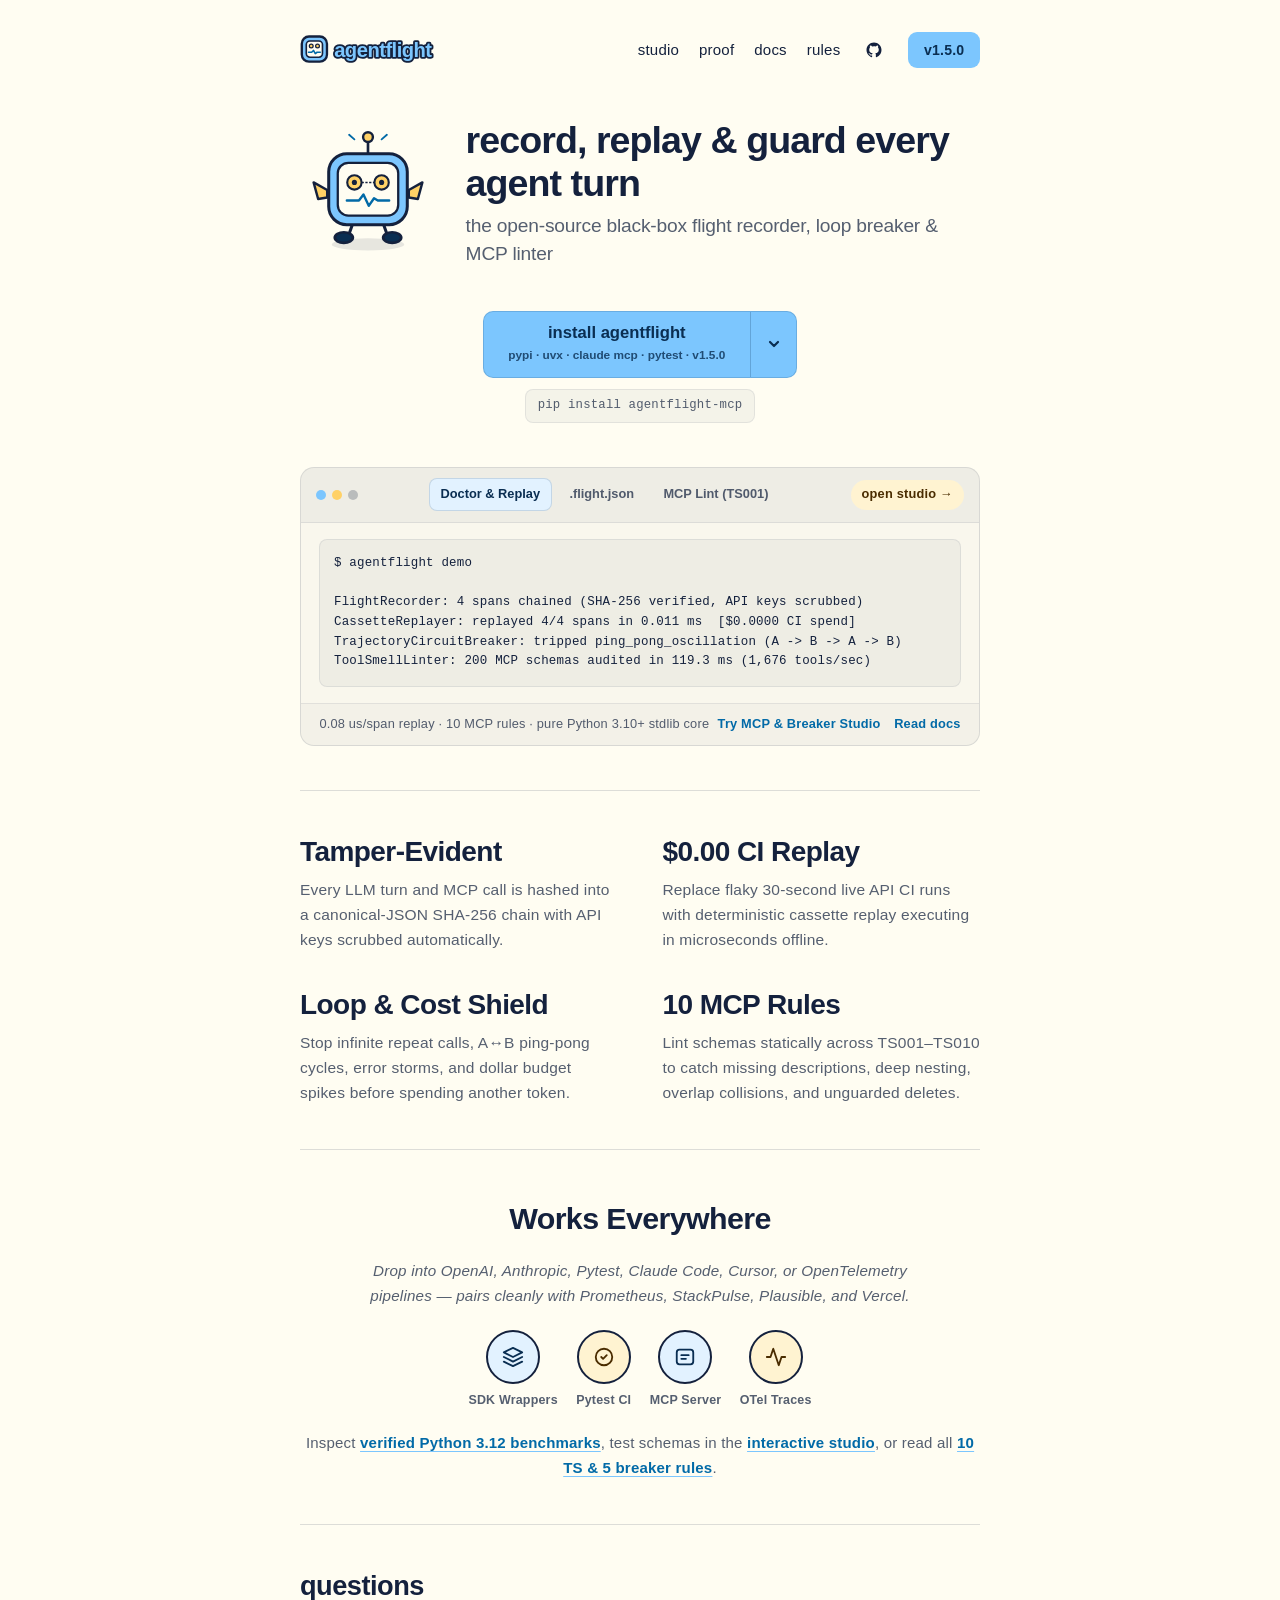
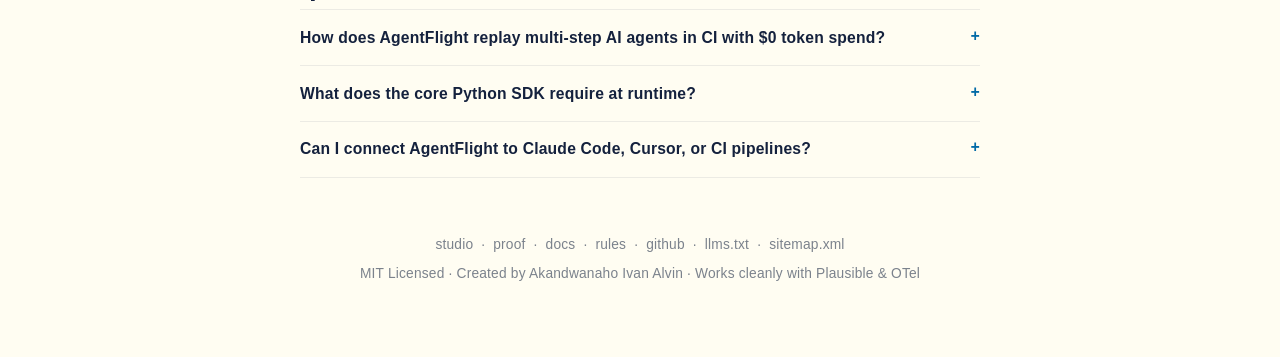
==== website/index.html @ 7e09fa5d "feat(website,docs): launch Handy-style avionics website, interactive studio & v1.5.0 docs" ====
<!doctype html>
<html lang="en">
  <head>
    <meta charset="utf-8" />
    <meta name="viewport" content="width=device-width, initial-scale=1.0" />
    <title>AgentFlight — AI Agent Flight Recorder, Replay &amp; MCP Linter</title>
    <meta
      name="description"
      content="Record tamper-evident SHA-256 agent cassettes, replay multi-step runs in 0.08 microseconds at $0 spend, trip runaway loops, and lint 10 MCP tool smells."
    />
    <meta
      name="keywords"
      content="AgentFlight, AI agent flight recorder, deterministic trajectory replay, MCP tool-smell linter, loop circuit breaker, SHA-256 cassette, pytest AI testing"
    />
    <meta name="author" content="Akandwanaho Ivan Alvin" />
    <meta name="robots" content="index, follow" />
    <meta name="theme-color" content="#fffdf2" />
    <link rel="canonical" href="https://codesphere-u.github.io/agentflight/" />
    <link rel="icon" type="image/svg+xml" href="./favicon.svg?v=1.5.0" />
    <link rel="manifest" href="./manifest.webmanifest" />

    <meta property="og:type" content="website" />
    <meta property="og:url" content="https://codesphere-u.github.io/agentflight/" />
    <meta property="og:site_name" content="AgentFlight" />
    <meta property="og:title" content="AgentFlight — AI Agent Flight Recorder, Replay &amp; MCP Linter" />
    <meta
      property="og:description"
      content="0.08 us deterministic replay, automatic secret redaction, runaway loop circuit breaking, and 10 MCP ergonomics rules in pure Python stdlib."
    />
    <meta property="og:image" content="https://codesphere-u.github.io/agentflight/og-image.svg" />
    <meta property="og:image:width" content="1200" />
    <meta property="og:image:height" content="630" />
    <meta property="og:image:alt" content="AgentFlight sky-blue and black-box amber social card showing 100 Grade A+ score" />

    <meta name="twitter:card" content="summary_large_image" />
    <meta name="twitter:title" content="AgentFlight — AI Agent Flight Recorder, Replay &amp; MCP Linter" />
    <meta
      name="twitter:description"
      content="VCR flight recorder for AI agents: SHA-256 cassettes, $0.00 CI replay, loop circuit breaker &amp; 10-rule MCP tool linter."
    />
    <meta name="twitter:image" content="https://codesphere-u.github.io/agentflight/og-image.svg" />

    <style>
      [hidden] { display: none !important; }
      .brand-wordmark-svg { height: 36px; width: 196px; display: block; }
    </style>
    <link rel="stylesheet" href="./styles.css?v=1.5.0" />

    <script type="application/ld+json">
      {
        "@context": "https://schema.org",
        "@graph": [
          {
            "@type": "Organization",
            "@id": "https://codesphere-u.github.io/agentflight/#org",
            "name": "AgentFlight",
            "url": "https://codesphere-u.github.io/agentflight/",
            "founder": {
              "@type": "Person",
              "name": "Akandwanaho Ivan Alvin",
              "url": "https://alvin.codesphereug.com/"
            },
            "sameAs": [
              "https://github.com/codesphere-u/agentflight",
              "https://pypi.org/project/agentflight-mcp/"
            ]
          },
          {
            "@type": "WebSite",
            "@id": "https://codesphere-u.github.io/agentflight/#website",
            "url": "https://codesphere-u.github.io/agentflight/",
            "name": "AgentFlight",
            "publisher": {
              "@id": "https://codesphere-u.github.io/agentflight/#org"
            }
          },
          {
            "@type": "SoftwareApplication",
            "@id": "https://codesphere-u.github.io/agentflight/#software",
            "name": "AgentFlight",
            "applicationCategory": "DeveloperApplication",
            "operatingSystem": "macOS, Linux, Windows",
            "softwareVersion": "1.5.0",
            "license": "https://opensource.org/licenses/MIT",
            "url": "https://codesphere-u.github.io/agentflight/",
            "downloadUrl": "https://pypi.org/project/agentflight-mcp/",
            "description": "AI Agent Black-Box Flight Recorder, 0.08 us Deterministic Trajectory Replay, Differential Regression Detector, Loop/Cost Circuit Breaker & 10-Rule MCP Tool-Smell Linter.",
            "publisher": {
              "@id": "https://codesphere-u.github.io/agentflight/#org"
            },
            "offers": {
              "@type": "Offer",
              "price": "0",
              "priceCurrency": "USD"
            }
          },
          {
            "@type": "FAQPage",
            "mainEntity": [
              {
                "@type": "Question",
                "name": "How does AgentFlight replay multi-step AI agents in CI with $0 token spend?",
                "acceptedAnswer": {
                  "@type": "Answer",
                  "text": "FlightRecorder captures every LLM turn, streaming delta, and MCP tool call into a canonical-JSON SHA-256 hash chain (.flight.json or .flight.jsonl) with secrets automatically scrubbed. CassetteReplayer and the built-in pytest plugin stub matching tool calls locally in 0.08 to 2.8 microseconds and raise TrajectoryDivergenceError when arguments drift."
                }
              },
              {
                "@type": "Question",
                "name": "What does the core Python SDK require at runtime?",
                "acceptedAnswer": {
                  "@type": "Answer",
                  "text": "The core AgentFlight recording, replay, circuit-breaker, diffing, OpenTelemetry export, redaction, and MCP linter engine under src/agentflight runs on pure Python 3.10+ standard library with zero external runtime dependencies."
                }
              },
              {
                "@type": "Question",
                "name": "Can I connect AgentFlight to Claude Code, Cursor, or CI pipelines?",
                "acceptedAnswer": {
                  "@type": "Answer",
                  "text": "Yes. Run agentflight serve-mcp locally via uvx, connect directly to the public Streamable HTTP endpoint at https://agentflight-tau.vercel.app/mcp, or gate pull requests using agentflight ci and pytest --flight-mode=replay."
                }
              }
            ]
          }
        ]
      }
    </script>
  </head>
  <body data-analytics="plausible">
    <div class="page-col">
      <header class="site-header">
        <a class="brand-link" href="./" aria-label="AgentFlight home">
          <svg class="brand-wordmark-svg" width="196" height="36" viewBox="0 0 218 40" fill="none" role="img" aria-label="agentflight">
            <rect x="2" y="5" width="28" height="28" rx="8" fill="#7cc6fe" stroke="#14213d" stroke-width="2.6" />
            <rect x="7" y="10" width="18" height="18" rx="4" fill="#fffdf2" stroke="#14213d" stroke-width="1.8" />
            <circle cx="12.5" cy="15.5" r="2.1" fill="#ffd166" stroke="#14213d" stroke-width="1.4" />
            <circle cx="19.5" cy="15.5" r="2.1" fill="#ffd166" stroke="#14213d" stroke-width="1.4" />
            <path d="M9.5 22.5H13L15 20.5L17 24L19 22.5H22.5" stroke="#026aa7" stroke-width="1.8" stroke-linecap="round" stroke-linejoin="round" />
            <text x="38" y="28" font-family="-apple-system, BlinkMacSystemFont, 'Segoe UI', Roboto, sans-serif" font-size="22.5" font-weight="800" letter-spacing="-0.6" fill="none" stroke="#14213d" stroke-width="4" stroke-linejoin="round">agentflight</text>
            <text x="38" y="28" font-family="-apple-system, BlinkMacSystemFont, 'Segoe UI', Roboto, sans-serif" font-size="22.5" font-weight="800" letter-spacing="-0.6" fill="#7cc6fe">agentflight</text>
          </svg>
        </a>

        <nav class="header-nav" aria-label="Primary navigation">
          <a href="./studio.html">studio</a>
          <a href="./proof.html">proof</a>
          <a href="./docs.html">docs</a>
          <a href="./rules.html">rules</a>
          <a
            class="icon-link"
            href="https://github.com/codesphere-u/agentflight"
            target="_blank"
            rel="noopener noreferrer"
            aria-label="AgentFlight on GitHub"
          >
            <svg width="18" height="18" viewBox="0 0 24 24" fill="currentColor" aria-hidden="true">
              <path
                d="M12 2C6.477 2 2 6.484 2 12.017c0 4.425 2.865 8.18 6.839 9.504.5.092.682-.217.682-.483 0-.237-.008-.868-.013-1.703-2.782.605-3.369-1.343-3.369-1.343-.454-1.158-1.11-1.466-1.11-1.466-.908-.62.069-.608.069-.608 1.003.07 1.53 1.032 1.53 1.032.892 1.53 2.341 1.088 2.91.832.092-.647.35-1.088.636-1.338-2.22-.253-4.555-1.113-4.555-4.951 0-1.093.39-1.988 1.029-2.688-.103-.253-.446-1.272.098-2.65 0 0 .84-.27 2.75 1.026A9.564 9.564 0 0112 6.844c.85.004 1.705.115 2.504.337 1.909-1.296 2.747-1.027 2.747-1.027.546 1.379.202 2.398.1 2.651.64.7 1.028 1.595 1.028 2.688 0 3.848-2.339 4.695-4.566 4.943.359.309.678.92.678 1.855 0 1.338-.012 2.419-.012 2.747 0 .268.18.58.688.482A10.019 10.019 0 0022 12.017C22 6.484 17.522 2 12 2z"
              />
            </svg>
          </a>
          <a
            class="nav-pill"
            href="https://github.com/codesphere-u/agentflight/releases"
            target="_blank"
            rel="noopener noreferrer"
          >
            v1.5.0
          </a>
        </nav>
      </header>

      <main>
        <section class="hero-duo" aria-labelledby="hero-title">
          <div class="mascot-wrap">
            <!-- Original AgentFlight Black-Box Flight Recorder & Radar Mascot in Sky Blue & Amber -->
            <svg
              width="136"
              height="136"
              viewBox="0 0 180 180"
              fill="none"
              role="img"
              aria-label="AgentFlight black-box flight recorder mascot with amber cassette reels and avionics telemetry oscilloscope"
            >
              <ellipse cx="90" cy="158" rx="48" ry="8" fill="#14213d" fill-opacity="0.1" />
              <path d="M70 130L64 147" stroke="#14213d" stroke-width="4" stroke-linecap="round" />
              <ellipse cx="58" cy="149" rx="12" ry="7" fill="#0a2e52" stroke="#14213d" stroke-width="3.5" />
              <path d="M110 130L116 147" stroke="#14213d" stroke-width="4" stroke-linecap="round" />
              <ellipse cx="122" cy="149" rx="12" ry="7" fill="#0a2e52" stroke="#14213d" stroke-width="3.5" />

              <!-- Radar beacon antenna -->
              <path d="M90 36V20" stroke="#14213d" stroke-width="3.5" stroke-linecap="round" />
              <circle cx="90" cy="16" r="6.5" fill="#ffd166" stroke="#14213d" stroke-width="3.2" />
              <path d="M72 19L65 13M108 19L115 13" stroke="#026aa7" stroke-width="2.5" stroke-linecap="round" />

              <!-- Left & Right aero wings -->
              <path d="M36 86L18 76L24 98L36 96Z" fill="#ffd166" stroke="#14213d" stroke-width="3.2" stroke-linejoin="round" />
              <path d="M144 86L162 76L156 98L144 96Z" fill="#ffd166" stroke="#14213d" stroke-width="3.2" stroke-linejoin="round" />

              <!-- Black-box recorder chassis -->
              <rect x="38" y="38" width="104" height="94" rx="24" fill="#7cc6fe" stroke="#14213d" stroke-width="4" />
              <rect x="50" y="50" width="80" height="70" rx="14" fill="#fffdf2" stroke="#14213d" stroke-width="3" />

              <!-- Cassette spools / friendly eyes -->
              <circle cx="72" cy="76" r="9.5" fill="#ffd166" stroke="#14213d" stroke-width="2.8" />
              <circle cx="72" cy="76" r="3.4" fill="#14213d" />
              <circle cx="108" cy="76" r="9.5" fill="#ffd166" stroke="#14213d" stroke-width="2.8" />
              <circle cx="108" cy="76" r="3.4" fill="#14213d" />

              <!-- Tape bridge + flight waveform smile -->
              <line x1="81.5" y1="76" x2="98.5" y2="76" stroke="#14213d" stroke-width="2" stroke-dasharray="3 2" />
              <path d="M62 100H78L84 92L91 107L98 97L103 100H118" stroke="#026aa7" stroke-width="3.2" stroke-linecap="round" stroke-linejoin="round" />
            </svg>
          </div>

          <div class="hero-copy">
            <h1 id="hero-title">record, replay &amp; guard every agent turn</h1>
            <p class="hero-sub">
              the open-source black-box flight recorder, loop breaker &amp; MCP linter
            </p>
          </div>
        </section>

        <section class="cta-area" aria-label="Install AgentFlight">
          <div class="split-btn-group">
            <button type="button" class="split-main" id="cta-main-btn">
              <strong>install agentflight</strong>
              <span id="hero-cmd-sub">pypi · uvx · claude mcp · pytest · v1.5.0</span>
            </button>
            <button
              type="button"
              class="split-caret"
              id="cta-caret-btn"
              aria-expanded="false"
              aria-controls="cta-popover"
              aria-label="Choose runtime target"
            >
              <svg width="16" height="16" viewBox="0 0 16 16" fill="none" aria-hidden="true">
                <path
                  d="M4 6L8 10L12 6"
                  stroke="currentColor"
                  stroke-width="2.2"
                  stroke-linecap="round"
                  stroke-linejoin="round"
                />
              </svg>
            </button>
          </div>

          <code class="cmd-caption" id="hero-cmd">pip install agentflight-mcp</code>

          <div class="cta-popover" id="cta-popover" role="region" aria-label="Installation options" hidden>
            <div class="pop-tabs" role="tablist" aria-label="Runtime mode">
              <button type="button" class="pop-tab active" role="tab" aria-selected="true" data-persona="pypi">
                PyPI (pip)
              </button>
              <button type="button" class="pop-tab" role="tab" aria-selected="false" data-persona="uvx">
                uvx Stdio
              </button>
              <button type="button" class="pop-tab" role="tab" aria-selected="false" data-persona="mcp">
                Claude MCP
              </button>
              <button type="button" class="pop-tab" role="tab" aria-selected="false" data-persona="pytest">
                Pytest CI
              </button>
            </div>

            <div class="pop-cmd">
              <code id="pop-cmd-code">pip install agentflight-mcp &amp;&amp; agentflight doctor</code>
              <button type="button" class="action-mini" id="pop-copy-btn">Copy</button>
            </div>
          </div>
        </section>

        <section class="preview-frame" aria-label="AgentFlight preview">
          <div class="frame-bar">
            <div class="dots" aria-hidden="true">
              <span></span><span></span><span></span>
            </div>
            <div class="frame-tabs" role="tablist" aria-label="Preview view">
              <button type="button" class="frame-tab active" role="tab" aria-selected="true" data-homeview="term">
                Doctor &amp; Replay
              </button>
              <button type="button" class="frame-tab" role="tab" aria-selected="false" data-homeview="cassette">
                .flight.json
              </button>
              <button type="button" class="frame-tab" role="tab" aria-selected="false" data-homeview="linter">
                MCP Lint (TS001)
              </button>
            </div>
            <a class="frame-open-link" href="./studio.html">open studio →</a>
          </div>

          <div class="preview-body">
            <pre class="code-block" id="home-preview-code">$ agentflight demo

FlightRecorder: 4 spans chained (SHA-256 verified, API keys scrubbed)
CassetteReplayer: replayed 4/4 spans in 0.011 ms  [$0.0000 CI spend]
TrajectoryCircuitBreaker: tripped ping_pong_oscillation (A -&gt; B -&gt; A -&gt; B)
ToolSmellLinter: 200 MCP schemas audited in 119.3 ms (1,676 tools/sec)</pre>
          </div>

          <div class="preview-foot">
            <span>0.08 us/span replay · 10 MCP rules · pure Python 3.10+ stdlib core</span>
            <div class="preview-foot-links">
              <a href="./studio.html">Try MCP &amp; Breaker Studio</a>
              <a href="./docs.html">Read docs</a>
            </div>
          </div>
        </section>

        <hr class="hairline" />

        <section class="editorial-grid" aria-label="Core principles">
          <div>
            <h2>Tamper-Evident</h2>
            <p>
              Every LLM turn and MCP call is hashed into a canonical-JSON SHA-256 chain with API keys scrubbed automatically.
            </p>
          </div>

          <div>
            <h2>$0.00 CI Replay</h2>
            <p>
              Replace flaky 30-second live API CI runs with deterministic cassette replay executing in microseconds offline.
            </p>
          </div>

          <div>
            <h2>Loop &amp; Cost Shield</h2>
            <p>
              Stop infinite repeat calls, A↔B ping-pong cycles, error storms, and dollar budget spikes before spending another token.
            </p>
          </div>

          <div>
            <h2>10 MCP Rules</h2>
            <p>
              Lint schemas statically across TS001–TS010 to catch missing descriptions, deep nesting, overlap collisions, and unguarded deletes.
            </p>
          </div>
        </section>

        <hr class="hairline" />

        <section class="ecosystem-section" aria-labelledby="eco-title">
          <h2 id="eco-title">Works Everywhere</h2>
          <p class="ecosystem-sub">
            Drop into OpenAI, Anthropic, Pytest, Claude Code, Cursor, or OpenTelemetry pipelines — pairs cleanly with Prometheus, StackPulse, Plausible, and Vercel.
          </p>

          <div class="eco-badges" aria-label="Supported integrations">
            <a class="eco-item" href="./docs.html#wrappers">
              <span class="eco-circle" aria-hidden="true">
                <svg width="22" height="22" viewBox="0 0 24 24" fill="none" stroke="currentColor" stroke-width="2" stroke-linecap="round" stroke-linejoin="round"><path d="M12 2L2 7l10 5 10-5-10-5z"/><path d="M2 17l10 5 10-5"/><path d="M2 12l10 5 10-5"/></svg>
              </span>
              <span>SDK Wrappers</span>
            </a>

            <a class="eco-item" href="./docs.html#pytest-ci">
              <span class="eco-circle" aria-hidden="true">
                <svg width="22" height="22" viewBox="0 0 24 24" fill="none" stroke="currentColor" stroke-width="2" stroke-linecap="round" stroke-linejoin="round"><circle cx="12" cy="12" r="9"/><path d="M9 12l2 2 4-4"/></svg>
              </span>
              <span>Pytest CI</span>
            </a>

            <a class="eco-item" href="./docs.html#mcp-server">
              <span class="eco-circle" aria-hidden="true">
                <svg width="22" height="22" viewBox="0 0 24 24" fill="none" stroke="currentColor" stroke-width="2" stroke-linecap="round" stroke-linejoin="round"><rect x="3" y="4" width="18" height="16" rx="3"/><path d="M8 10h8M8 14h5"/></svg>
              </span>
              <span>MCP Server</span>
            </a>

            <a class="eco-item" href="./docs.html#post-mortem">
              <span class="eco-circle" aria-hidden="true">
                <svg width="22" height="22" viewBox="0 0 24 24" fill="none" stroke="currentColor" stroke-width="2" stroke-linecap="round" stroke-linejoin="round"><polyline points="22 12 18 12 15 21 9 3 6 12 2 12"/></svg>
              </span>
              <span>OTel Traces</span>
            </a>
          </div>

          <p class="inline-cta-links">
            Inspect <a href="./proof.html">verified Python 3.12 benchmarks</a>, test schemas in the <a href="./studio.html">interactive studio</a>, or read all <a href="./rules.html">10 TS &amp; 5 breaker rules</a>.
          </p>
        </section>

        <hr class="hairline" />

        <section id="faq" aria-labelledby="faq-title">
          <h2 id="faq-title" class="sec-title">questions</h2>
          <div class="faq-stack">
            <details class="faq-item">
              <summary>How does AgentFlight replay multi-step AI agents in CI with $0 token spend?</summary>
              <p>
                <code>FlightRecorder</code> captures every LLM turn, streaming delta, and MCP tool call into a canonical-JSON SHA-256 hash chain (<code>.flight.json</code> or <code>.flight.jsonl</code>) with secrets scrubbed. <code>CassetteReplayer</code> and the built-in pytest plugin stub matching tool calls locally in microseconds and raise <code>TrajectoryDivergenceError</code> when arguments drift.
              </p>
            </details>

            <details class="faq-item">
              <summary>What does the core Python SDK require at runtime?</summary>
              <p>
                Everything inside <code>src/agentflight</code> (recording, replay, loop circuit breaker, trajectory diffing, OpenTelemetry export, PII redaction, and the stdio MCP server) uses pure Python 3.10+ standard library only.
              </p>
            </details>

            <details class="faq-item">
              <summary>Can I connect AgentFlight to Claude Code, Cursor, or CI pipelines?</summary>
              <p>
                Yes. Run <code>agentflight serve-mcp</code> via <code>uvx</code> for local stdio workflows, connect to the hosted Streamable HTTP endpoint at <code>https://agentflight-tau.vercel.app/mcp</code>, or gate pull requests using <code>agentflight ci</code>.
              </p>
            </details>
          </div>
        </section>
      </main>

      <footer class="site-footer">
        <div class="footer-links">
          <a href="./studio.html">studio</a>
          <span>·</span>
          <a href="./proof.html">proof</a>
          <span>·</span>
          <a href="./docs.html">docs</a>
          <span>·</span>
          <a href="./rules.html">rules</a>
          <span>·</span>
          <a href="https://github.com/codesphere-u/agentflight" target="_blank" rel="noopener noreferrer">github</a>
          <span>·</span>
          <a href="./llms.txt">llms.txt</a>
          <span>·</span>
          <a href="./sitemap.xml">sitemap.xml</a>
        </div>
        <div>MIT Licensed · Created by Akandwanaho Ivan Alvin · Works cleanly with Plausible &amp; OTel</div>
      </footer>
    </div>

    <div class="toast" id="toast" role="status" aria-live="polite"></div>
    <script src="./app.js?v=1.5.0" defer></script>
  </body>
</html>
---- website/styles.css ----
/* AgentFlight — Handy-Inspired Warm Editorial Light Theme (Stratosphere Sky Blue & Black-Box Amber) */
:root {
  --bg: #fffdf2;
  --bg-elevated: #f6f3e4;
  --bg-card: #fcf9ec;
  --text: #14213d;
  --text-70: rgba(20, 33, 61, 0.72);
  --text-55: rgba(20, 33, 61, 0.56);
  --text-45: rgba(20, 33, 61, 0.48);
  --rule: rgba(20, 33, 61, 0.14);
  --rule-soft: rgba(20, 33, 61, 0.08);
  --tint-2: rgba(20, 33, 61, 0.024);
  --tint-4: rgba(20, 33, 61, 0.042);
  --tint-5: rgba(20, 33, 61, 0.058);
  --tint-8: rgba(20, 33, 61, 0.095);

  /* Primary Accent: Stratosphere Sky Blue */
  --accent: #7cc6fe;
  --accent-hover: #5bb4fc;
  --accent-light: #e2f2ff;
  --accent-50: rgba(124, 198, 254, 0.45);
  --accent-dark: #0a2e52;
  --accent-rail: #026aa7;

  /* Secondary Accent: Black-Box Telemetry Amber */
  --amber: #ffd166;
  --amber-hover: #f7c247;
  --amber-light: #fff3d1;
  --amber-50: rgba(255, 209, 102, 0.48);
  --amber-dark: #4a2c00;
  --amber-strong: #b45309;

  --pass-bg: rgba(16, 185, 129, 0.15);
  --pass-ink: #065f46;
  --warn-bg: rgba(255, 209, 102, 0.34);
  --warn-ink: #78350f;
  --bad-bg: rgba(220, 38, 38, 0.11);
  --bad-ink: #991b1b;

  --syn-cmd: #b45309;
  --syn-arg: #026aa7;
  --syn-str: #0a2e52;

  --white: #ffffff;
  --radius-xl: 14px;
  --radius-lg: 10px;
  --radius-md: 8px;

  --font-sans: -apple-system, BlinkMacSystemFont, "Segoe UI", Roboto, Oxygen, Ubuntu, Cantarell, sans-serif;
  --font-mono: ui-monospace, SFMono-Regular, Menlo, Monaco, Consolas, monospace;
}

*,
*::before,
*::after {
  box-sizing: border-box;
}

html {
  max-width: 100%;
  overflow-x: clip;
  scroll-behavior: smooth;
}

body {
  margin: 0;
  background: var(--bg);
  color: var(--text);
  font-family: var(--font-sans);
  font-size: 1rem;
  font-weight: 400;
  line-height: 1.62;
  letter-spacing: 0.012rem;
  -webkit-font-smoothing: antialiased;
  overflow-x: clip;
}

a {
  color: inherit;
  text-decoration: none;
}

[hidden] {
  display: none !important;
}

button,
input,
select,
textarea {
  font: inherit;
  color: inherit;
}

code {
  font-family: var(--font-mono);
  font-size: 0.85em;
  background: var(--tint-5);
  padding: 0.12rem 0.38rem;
  border-radius: 5px;
}

:focus-visible {
  outline: 2px solid var(--accent-rail);
  outline-offset: 2px;
}

/* Containers: 680px editorial column vs 940px docs layout */
.page-col {
  width: min(680px, 100% - 2rem);
  margin-inline: auto;
  display: flex;
  flex-direction: column;
  gap: 2.75rem;
  padding-bottom: 4.5rem;
}

.page-col.page-col-docs {
  width: min(940px, 100% - 2rem);
  gap: 2.25rem;
}

.page-col > main {
  display: flex;
  flex-direction: column;
  gap: 2.75rem;
  min-width: 0;
  width: 100%;
}

.page-col.page-col-docs > main {
  gap: 2rem;
}

.page-col > main > * {
  min-width: 0;
  max-width: 100%;
}

.hairline {
  width: 100%;
  height: 1px;
  background: var(--rule);
  border: 0;
  margin: 0;
}

/* Header & Outlined Wordmark */
.site-header {
  width: 100%;
  display: flex;
  align-items: center;
  justify-content: space-between;
  gap: 1rem;
  padding-top: 2rem;
}

.brand-link {
  display: inline-flex;
  align-items: center;
  gap: 0.5rem;
  white-space: nowrap;
  flex-shrink: 0;
}

.brand-wordmark-svg {
  height: 36px;
  width: auto;
  display: block;
}

.header-nav {
  display: flex;
  align-items: center;
  gap: 1.25rem;
  font-size: 0.94rem;
  font-weight: 500;
  color: var(--text);
}

.header-nav a:not(.nav-pill):hover {
  color: var(--accent-rail);
}

.header-nav a.active {
  color: var(--accent-rail);
  font-weight: 600;
}

.icon-link {
  display: inline-flex;
  align-items: center;
  justify-content: center;
  width: 28px;
  height: 28px;
  border-radius: 999px;
  color: var(--text);
}

.icon-link:hover {
  background: var(--amber-light);
  color: var(--amber-dark);
}

.nav-pill {
  background: var(--accent);
  color: var(--accent-dark);
  padding: 0.42rem 0.98rem;
  border-radius: 9px;
  font-size: 0.88rem;
  font-weight: 700;
  transition: background 0.15s ease;
  white-space: nowrap;
}

.nav-pill:hover {
  background: var(--accent-hover);
}

/* Hero Duo & Subpage Hero */
.hero-duo {
  display: flex;
  align-items: center;
  gap: 1.85rem;
  padding-top: 0.45rem;
}

.mascot-wrap {
  flex: 0 0 136px;
  width: 136px;
  height: 136px;
}

.mascot-wrap svg {
  width: 100%;
  height: 100%;
  display: block;
}

.hero-copy {
  min-width: 0;
  flex: 1 1 auto;
}

.hero-copy h1 {
  margin: 0 0 0.45rem;
  font-size: 2.35rem;
  font-weight: 700;
  line-height: 1.14;
  letter-spacing: -0.025em;
  color: var(--text);
}

.hero-sub {
  margin: 0;
  font-size: 1.2rem;
  font-weight: 500;
  line-height: 1.42;
  letter-spacing: -0.01em;
  color: var(--text-70);
}

.page-hero {
  display: flex;
  flex-direction: column;
  gap: 0.45rem;
  padding-top: 0.25rem;
}

.page-hero h1 {
  margin: 0;
  font-size: 2.35rem;
  font-weight: 600;
  line-height: 1.2;
  letter-spacing: -0.02em;
  color: var(--text);
}

.page-hero .hero-sub {
  font-size: 1.06rem;
}

/* Split CTA + Floating White Popover */
.cta-area {
  position: relative;
  display: flex;
  flex-direction: column;
  align-items: center;
  gap: 0.72rem;
}

.split-btn-group {
  display: inline-flex;
  align-items: stretch;
  max-width: 100%;
  border-radius: 10px;
}

.split-main {
  border: 1px solid rgba(10, 46, 82, 0.16);
  border-right: 0;
  background: var(--accent);
  color: var(--accent-dark);
  padding: 0.72rem 1.55rem;
  border-radius: 10px 0 0 10px;
  cursor: pointer;
  text-align: center;
  transition: background 0.15s ease;
}

.split-main:hover,
.split-caret:hover {
  background: var(--accent-hover);
}

.split-main strong {
  display: block;
  font-size: 1.04rem;
  font-weight: 700;
  line-height: 1.2;
}

.split-main span {
  display: block;
  font-size: 0.74rem;
  font-weight: 600;
  opacity: 0.8;
  margin-top: 0.16rem;
}

.split-caret {
  border: 1px solid rgba(10, 46, 82, 0.16);
  border-left: 1px solid rgba(10, 46, 82, 0.22);
  background: var(--accent);
  color: var(--accent-dark);
  padding: 0 0.92rem;
  border-radius: 0 10px 10px 0;
  cursor: pointer;
  display: inline-flex;
  align-items: center;
  transition: background 0.15s ease;
}

.cmd-caption {
  font-family: var(--font-mono);
  font-size: 0.77rem;
  color: var(--text-70);
  background: var(--tint-4);
  border: 1px solid var(--rule-soft);
  padding: 0.36rem 0.75rem;
  border-radius: 8px;
  max-width: 100%;
  overflow-wrap: anywhere;
  text-align: center;
}

.cta-popover {
  display: none;
  position: absolute;
  top: calc(100% - 1.5rem);
  left: 50%;
  transform: translateX(-50%);
  width: min(370px, calc(100vw - 2rem));
  z-index: 30;
  background: var(--white);
  border: 1px solid var(--rule);
  border-radius: 12px;
  padding: 0.85rem;
  box-shadow: 0 12px 28px rgba(20, 33, 61, 0.12);
}

.cta-popover.open {
  display: block;
}

.pop-tabs {
  display: flex;
  gap: 0.35rem;
  border-bottom: 1px solid var(--rule-soft);
  padding-bottom: 0.5rem;
  margin-bottom: 0.7rem;
  flex-wrap: wrap;
}

.pop-tab {
  border: none;
  background: transparent;
  padding: 0.25rem 0.5rem;
  font-size: 0.78rem;
  font-weight: 600;
  color: var(--text-55);
  cursor: pointer;
  border-bottom: 2px solid transparent;
}

.pop-tab.active {
  color: var(--accent-rail);
  border-bottom-color: var(--accent-rail);
}

.pop-cmd {
  display: flex;
  align-items: center;
  justify-content: space-between;
  gap: 0.5rem;
  background: var(--tint-4);
  border: 1px solid var(--rule-soft);
  border-radius: 8px;
  padding: 0.55rem 0.65rem;
  font-family: var(--font-mono);
  font-size: 0.75rem;
}

.pop-cmd code {
  overflow-wrap: anywhere;
  white-space: pre-wrap;
  background: transparent;
  padding: 0;
}

/* Handy Surface Card & Underline Tabs */
.handy-card {
  border: 1px solid var(--rule);
  border-radius: 12px;
  padding: 1.4rem 1.5rem;
  background: var(--tint-2);
  margin: 0.85rem 0 1.6rem;
  width: 100%;
  min-width: 0;
}

.handy-tabs-bar {
  display: flex;
  align-items: center;
  justify-content: space-between;
  gap: 0.75rem;
  border-bottom: 1px solid var(--rule);
  margin-bottom: 1.1rem;
  flex-wrap: wrap;
}

.handy-tabs {
  display: flex;
  flex-wrap: wrap;
  gap: 1.15rem;
}

.handy-tab {
  border: none;
  background: transparent;
  padding: 0 0 0.58rem;
  margin-bottom: -1px;
  font-size: 0.88rem;
  font-weight: 500;
  color: var(--text-55);
  border-bottom: 2px solid transparent;
  cursor: pointer;
  transition: color 0.15s ease, border-color 0.15s ease;
}

.handy-tab:hover {
  color: var(--text);
}

.handy-tab.active {
  color: var(--accent-rail);
  border-bottom-color: var(--accent-rail);
  font-weight: 600;
}

.version-tag {
  font-size: 0.78rem;
  font-weight: 500;
  color: var(--text-45);
  font-family: var(--font-mono);
  padding-bottom: 0.5rem;
}

.eyebrow-label {
  font-size: 0.72rem;
  font-weight: 600;
  text-transform: uppercase;
  letter-spacing: 0.06em;
  color: var(--text-55);
  margin: 0 0 0.55rem;
}

.handy-btn-row {
  display: flex;
  flex-wrap: wrap;
  gap: 0.65rem;
  margin-bottom: 1rem;
}

.handy-pill-btn {
  display: inline-flex;
  align-items: center;
  gap: 0.45rem;
  background: var(--accent);
  color: var(--accent-dark);
  padding: 0.52rem 1.05rem;
  border-radius: 8px;
  font-size: 0.88rem;
  font-weight: 600;
  border: none;
  cursor: pointer;
  transition: background 0.15s ease;
}

.handy-pill-btn:hover {
  background: var(--accent-hover);
}

.handy-pill-btn.amber {
  background: var(--amber);
  color: var(--amber-dark);
}

.handy-pill-btn.amber:hover {
  background: var(--amber-hover);
}

.handy-pill-btn span {
  opacity: 0.74;
  font-weight: 500;
  font-family: var(--font-mono);
  font-size: 0.8em;
}

/* Handy Codeblock with Right-Aligned Copy Icon */
.doc-codeblock {
  display: flex;
  align-items: flex-start;
  justify-content: space-between;
  gap: 0.75rem;
  background: var(--tint-4);
  border: 1px solid var(--rule-soft);
  border-radius: 8px;
  padding: 0.72rem 0.9rem;
  margin: 0.75rem 0 1.2rem;
  width: 100%;
  min-width: 0;
  max-width: 100%;
  overflow-x: auto;
}

.doc-codeblock pre {
  margin: 0;
  font-family: var(--font-mono);
  font-size: 0.83rem;
  line-height: 1.56;
  color: var(--text);
  white-space: pre-wrap;
  word-break: break-word;
  flex: 1 1 auto;
  min-width: 0;
}

.syn-cmd { color: var(--syn-cmd); font-weight: 600; }
.syn-arg { color: var(--syn-arg); }
.syn-str { color: var(--syn-str); }

.copy-icon-btn {
  flex: 0 0 auto;
  border: none;
  background: transparent;
  color: var(--text-55);
  width: 28px;
  height: 28px;
  border-radius: 6px;
  display: inline-flex;
  align-items: center;
  justify-content: center;
  cursor: pointer;
  padding: 0;
  transition: background 0.15s ease, color 0.15s ease;
}

.copy-icon-btn:hover {
  background: var(--tint-8);
  color: var(--text);
}

/* Two-Column Handy Documentation Layout (max-w-940px) */
.docs-layout {
  display: flex;
  align-items: flex-start;
  gap: 2.75rem;
  margin-top: 0.5rem;
  width: 100%;
  min-width: 0;
}

.docs-sidebar {
  flex: 0 0 196px;
  width: 196px;
  position: sticky;
  top: 2rem;
}

.docs-rail {
  list-style: none;
  margin: 0;
  padding: 0;
  border-left: 2px solid rgba(20, 33, 61, 0.11);
  display: flex;
  flex-direction: column;
  gap: 0.15rem;
}

.doc-nav-item {
  display: flex;
  flex-direction: column;
}

.doc-nav-link {
  display: block;
  width: 100%;
  text-align: left;
  background: transparent;
  border: none;
  border-left: 2px solid transparent;
  margin-left: -2px;
  padding: 0.28rem 0.25rem 0.28rem 0.85rem;
  font-size: 0.89rem;
  line-height: 1.45;
  font-weight: 400;
  color: var(--text-70);
  cursor: pointer;
  transition: color 0.15s ease, border-color 0.15s ease;
}

.doc-nav-link:hover {
  color: var(--accent-rail);
}

.doc-nav-link.active {
  color: var(--text);
  border-left-color: var(--accent-rail);
  font-weight: 600;
}

.doc-subrail {
  list-style: none;
  margin: 0.12rem 0 0.42rem;
  padding: 0;
  display: none;
  flex-direction: column;
  gap: 0.12rem;
}

.doc-subrail.open {
  display: flex;
}

.doc-sub-link {
  display: block;
  padding: 0.18rem 0.25rem 0.18rem 1.45rem;
  margin-left: -2px;
  border-left: 2px solid transparent;
  font-size: 0.77rem;
  line-height: 1.4;
  color: var(--text-45);
  transition: color 0.15s ease, border-color 0.15s ease;
}

.doc-sub-link.sub-h3 {
  padding-left: 2.05rem;
}

.doc-sub-link:hover,
.doc-sub-link.active {
  color: var(--accent-rail);
}

.doc-sub-link.active {
  border-left-color: var(--accent);
  font-weight: 600;
}

/* Mobile horizontal chapter selector inside docs (hidden on desktop) */
.docs-mobile-nav {
  display: none;
}

/* Article Content Column */
.doc-content {
  flex: 1 1 auto;
  min-width: 0;
  max-width: 100%;
}

.doc-content h1 {
  font-size: 2.45rem;
  font-weight: 600;
  line-height: 1.24;
  letter-spacing: -0.02em;
  margin: 0 0 1.15rem;
  color: var(--text);
}

.doc-content h2 {
  font-size: 1.65rem;
  font-weight: 600;
  line-height: 1.3;
  letter-spacing: -0.015em;
  margin: 2.15rem 0 0.75rem;
  color: var(--text);
  scroll-margin-top: 1.5rem;
}

.doc-content h3 {
  font-size: 1.22rem;
  font-weight: 600;
  line-height: 1.35;
  margin: 1.5rem 0 0.5rem;
  color: var(--text);
  scroll-margin-top: 1.5rem;
}

.doc-content p {
  margin: 0 0 0.95rem;
  font-size: 1rem;
  line-height: 1.65;
  color: var(--text);
}

.doc-content ul,
.doc-content ol {
  margin: 0.65rem 0 1.25rem;
  padding-left: 1.35rem;
}

.doc-content li {
  margin-bottom: 0.48rem;
  line-height: 1.6;
}

.doc-content a.inline-link {
  color: var(--accent-rail);
  text-decoration: underline;
  text-decoration-color: var(--accent);
  text-underline-offset: 3px;
  font-weight: 500;
}

.doc-chapter[hidden] {
  display: none;
}

/* Borderless Handy-Style Data Table */
.doc-table-wrap {
  width: 100%;
  max-width: 100%;
  min-width: 0;
  overflow-x: auto;
  -webkit-overflow-scrolling: touch;
  margin: 0.9rem 0 1.4rem;
}

.doc-table {
  width: 100%;
  border-collapse: collapse;
  font-size: 0.9rem;
}

.doc-table th {
  text-align: left;
  padding: 0 1rem 0.65rem 0;
  font-weight: 600;
  font-size: 0.88rem;
  color: var(--text);
  border-bottom: 1px solid var(--rule);
  background: transparent;
  text-transform: none;
  letter-spacing: 0;
}

.doc-table td {
  padding: 0.62rem 1rem 0.62rem 0;
  text-align: left;
  border-bottom: 1px solid var(--rule-soft);
  vertical-align: top;
  color: var(--text);
}

.doc-table tbody tr:last-child td {
  border-bottom: 1px solid var(--rule-soft);
}

/* Handy-Style Doc Pagination */
.doc-pagination {
  display: flex;
  justify-content: space-between;
  align-items: center;
  gap: 1rem;
  margin-top: 2.75rem;
  padding-top: 1.5rem;
  border-top: 1px solid var(--rule);
}

.page-step-btn {
  display: flex;
  flex-direction: column;
  gap: 0.15rem;
  border: none;
  background: transparent;
  padding: 0.55rem 0.4rem;
  border-radius: 8px;
  cursor: pointer;
  text-align: left;
  color: var(--text);
  transition: color 0.15s ease;
}

.page-step-btn.next {
  text-align: right;
  margin-left: auto;
}

.page-step-btn:hover {
  color: var(--accent-rail);
}

.page-step-btn[hidden] {
  display: none;
}

.page-step-btn small {
  font-size: 0.74rem;
  color: var(--text-45);
  font-weight: 500;
}

.page-step-btn strong {
  font-size: 0.94rem;
  font-weight: 600;
}

/* Homepage Product Preview Frame */
.preview-frame {
  background: var(--tint-2);
  border: 1px solid var(--rule);
  border-radius: var(--radius-xl);
  width: 100%;
  min-width: 0;
  overflow: hidden;
}

.frame-bar {
  display: flex;
  flex-wrap: wrap;
  align-items: center;
  justify-content: space-between;
  gap: 0.65rem;
  padding: 0.68rem 0.95rem;
  background: var(--tint-4);
  border-bottom: 1px solid var(--rule-soft);
}

.dots {
  display: inline-flex;
  gap: 6px;
}

.dots span {
  width: 10px;
  height: 10px;
  border-radius: 999px;
  background: rgba(20, 33, 61, 0.16);
}

.dots span:nth-child(1) { background: var(--accent); }
.dots span:nth-child(2) { background: var(--amber); }
.dots span:nth-child(3) { background: rgba(20, 33, 61, 0.24); }

.frame-tabs {
  display: flex;
  flex-wrap: wrap;
  gap: 0.35rem;
}

.frame-tab {
  border: 1px solid transparent;
  background: transparent;
  color: var(--text-70);
  padding: 0.32rem 0.68rem;
  border-radius: 8px;
  font-size: 0.8rem;
  font-weight: 600;
  cursor: pointer;
}

.frame-tab:hover {
  background: var(--tint-5);
}

.frame-tab.active {
  background: var(--accent-light);
  color: var(--accent-dark);
  border-color: rgba(10, 46, 82, 0.14);
}

.frame-open-link {
  font-size: 0.8rem;
  font-weight: 700;
  color: var(--amber-dark);
  background: var(--amber-light);
  padding: 0.28rem 0.68rem;
  border-radius: 999px;
  white-space: nowrap;
}

.frame-open-link:hover {
  background: var(--amber);
}

.preview-body {
  padding: 1rem 1.15rem;
}

.preview-foot {
  display: flex;
  flex-wrap: wrap;
  align-items: center;
  justify-content: space-between;
  gap: 0.5rem;
  padding: 0.65rem 1.15rem;
  background: var(--tint-2);
  border-top: 1px solid var(--rule-soft);
  font-size: 0.8rem;
  color: var(--text-70);
}

.preview-foot-links {
  display: inline-flex;
  align-items: center;
  gap: 0.85rem;
  font-weight: 600;
  color: var(--accent-rail);
}

.preview-foot-links a:hover {
  text-decoration: underline;
}

/* Studio Frame (studio.html) */
.studio-frame {
  border: 1px solid var(--rule);
  border-radius: 12px;
  background: var(--tint-2);
  padding: 1.35rem 1.45rem;
  width: 100%;
  min-width: 0;
}

.studio-panel {
  display: none;
  min-width: 0;
}

.studio-panel.active {
  display: block;
}

.form-row-2 {
  display: grid;
  grid-template-columns: repeat(2, minmax(0, 1fr));
  gap: 0.75rem;
  margin-bottom: 0.85rem;
}

.field label {
  display: block;
  font-size: 0.75rem;
  font-weight: 600;
  color: var(--text-70);
  margin-bottom: 0.3rem;
}

.input,
.select,
.textarea {
  width: 100%;
  padding: 0.56rem 0.74rem;
  border-radius: 8px;
  border: 1px solid var(--rule);
  background: var(--bg);
  color: var(--text);
  font-size: 0.88rem;
}

.textarea {
  min-height: 112px;
  resize: vertical;
  font-family: var(--font-mono);
  font-size: 0.78rem;
}

.preset-pills {
  display: flex;
  flex-wrap: wrap;
  gap: 0.4rem;
}

.chip-btn {
  border: 1px solid var(--rule);
  background: var(--bg);
  color: var(--text-70);
  padding: 0.28rem 0.65rem;
  border-radius: 999px;
  font-size: 0.76rem;
  font-weight: 600;
  cursor: pointer;
}

.chip-btn:hover {
  border-color: var(--accent-rail);
  color: var(--text);
}

.chip-btn.active {
  background: var(--accent);
  border-color: rgba(10, 46, 82, 0.2);
  color: var(--accent-dark);
}

.score-row {
  display: grid;
  grid-template-columns: repeat(4, minmax(0, 1fr));
  gap: 0.55rem;
  margin: 0.9rem 0;
}

.score-cell {
  background: var(--bg);
  border: 1px solid var(--rule-soft);
  border-radius: 9px;
  padding: 0.55rem 0.65rem;
  text-align: center;
}

.score-cell span {
  display: block;
  font-size: 0.68rem;
  font-weight: 700;
  color: var(--text-55);
  text-transform: uppercase;
  margin-bottom: 0.15rem;
}

.score-cell strong {
  display: block;
  font-size: 1.06rem;
  font-weight: 700;
}

.diag-note {
  font-size: 0.84rem;
  color: var(--text);
  background: var(--amber-light);
  border: 1px solid rgba(74, 44, 0, 0.14);
  border-radius: 8px;
  padding: 0.55rem 0.75rem;
  margin: 0 0 0.85rem;
}

.rw-list {
  display: grid;
  gap: 0.55rem;
}

.rw-item {
  border-left: 3px solid var(--accent-hover);
  padding: 0.3rem 0 0.3rem 0.75rem;
}

.rw-item.warn-border {
  border-left-color: var(--amber-hover);
}

.rw-item span {
  display: block;
  font-family: var(--font-mono);
  font-size: 0.72rem;
  font-weight: 700;
  color: var(--accent-dark);
}

.rw-item p {
  margin: 0.12rem 0 0;
  font-size: 0.86rem;
  color: var(--text-70);
}

.code-block {
  margin: 0;
  background: var(--tint-4);
  border: 1px solid var(--rule-soft);
  border-radius: 8px;
  padding: 0.85rem;
  font-family: var(--font-mono);
  font-size: 0.78rem;
  line-height: 1.58;
  overflow-x: auto;
  max-width: 100%;
  width: 100%;
  min-width: 0;
  max-height: 320px;
  white-space: pre-wrap;
  word-break: break-word;
  color: var(--text);
}

.toolbar-between {
  display: flex;
  flex-wrap: wrap;
  justify-content: space-between;
  align-items: center;
  gap: 0.55rem;
}

.action-mini {
  border: 1px solid var(--rule);
  background: var(--bg);
  color: var(--text);
  padding: 0.32rem 0.72rem;
  border-radius: 7px;
  font-size: 0.78rem;
  font-weight: 600;
  cursor: pointer;
}

.action-mini:hover {
  background: var(--accent-light);
  color: var(--accent-dark);
  border-color: var(--accent);
}

/* Handy /download-Style Centered Platform Hub */
.download-hub {
  display: flex;
  flex-direction: column;
  align-items: center;
  text-align: center;
  gap: 0.75rem;
}

.download-hub h2 {
  margin: 0;
  font-size: 2.15rem;
  font-weight: 600;
  line-height: 1.2;
  letter-spacing: -0.02em;
}

.download-version {
  font-weight: 600;
  color: var(--text-70);
  margin-bottom: 0.75rem;
}

.download-stack {
  width: min(380px, 100%);
  text-align: left;
  display: flex;
  flex-direction: column;
  gap: 0.6rem;
}

.download-stack h3 {
  margin: 1rem 0 0.15rem;
  font-size: 1.02rem;
  font-weight: 600;
  color: var(--text);
}

.download-bar {
  width: 100%;
  display: flex;
  align-items: center;
  justify-content: space-between;
  gap: 1rem;
  padding: 0.95rem 1.35rem;
  border-radius: 10px;
  background: var(--accent);
  color: var(--accent-dark);
  border: none;
  font-size: 0.96rem;
  font-weight: 600;
  cursor: pointer;
  transition: background 0.15s ease;
}

.download-bar:hover {
  background: var(--accent-hover);
}

.download-bar.amber {
  background: var(--amber);
  color: var(--amber-dark);
}

.download-bar.amber:hover {
  background: var(--amber-hover);
}

.download-bar small {
  font-family: var(--font-mono);
  font-size: 0.84rem;
  opacity: 0.78;
  font-weight: 500;
}

/* Open Editorial 2x2 Feature Grid */
.editorial-grid {
  display: grid;
  grid-template-columns: repeat(2, minmax(0, 1fr));
  gap: 2.2rem 2.8rem;
}

.editorial-grid h2 {
  margin: 0 0 0.45rem;
  font-size: 1.75rem;
  font-weight: 700;
  line-height: 1.24;
  letter-spacing: -0.02em;
}

.editorial-grid p {
  margin: 0;
  color: var(--text-70);
  font-size: 0.97rem;
}

/* Homepage Centered Ecosystem / Works Everywhere Block */
.ecosystem-section {
  display: flex;
  flex-direction: column;
  align-items: center;
  text-align: center;
  gap: 1rem;
}

.ecosystem-section h2 {
  margin: 0;
  font-size: 1.9rem;
  font-weight: 700;
  letter-spacing: -0.02em;
}

.ecosystem-sub {
  margin: 0;
  max-width: 540px;
  font-style: italic;
  font-size: 0.95rem;
  color: var(--text-70);
}

.eco-badges {
  display: flex;
  flex-wrap: wrap;
  justify-content: center;
  gap: 1.15rem;
  margin: 0.35rem 0;
}

.eco-item {
  display: flex;
  flex-direction: column;
  align-items: center;
  gap: 0.35rem;
  font-size: 0.78rem;
  font-weight: 600;
  color: var(--text-70);
}

.eco-circle {
  width: 54px;
  height: 54px;
  border-radius: 999px;
  display: flex;
  align-items: center;
  justify-content: center;
  border: 2px solid var(--text);
  background: var(--accent-light);
  color: var(--accent-dark);
  transition: transform 0.15s ease, background 0.15s ease;
}

.eco-item:nth-child(even) .eco-circle {
  background: var(--amber-light);
  color: var(--amber-dark);
}

.eco-item:hover .eco-circle {
  transform: translateY(-2px);
}

.inline-cta-links {
  margin: 0;
  font-size: 0.94rem;
  color: var(--text-70);
}

.inline-cta-links a {
  font-weight: 700;
  color: var(--accent-rail);
  text-decoration: underline;
  text-decoration-color: var(--accent);
  text-underline-offset: 3px;
}

/* Editorial Prose Section (proof.html) */
.editorial-article h2 {
  margin: 1.95rem 0 0.6rem;
  font-size: 1.55rem;
  font-weight: 600;
  line-height: 1.3;
  letter-spacing: -0.015em;
}

.editorial-article p {
  margin: 0 0 0.95rem;
  color: var(--text);
  line-height: 1.66;
}

.editorial-article ul {
  margin: 0.65rem 0 1.2rem;
  padding-left: 1.3rem;
}

.editorial-article li {
  margin-bottom: 0.45rem;
  line-height: 1.62;
}

.sec-title {
  margin: 0 0 0.35rem;
  font-size: 1.7rem;
  font-weight: 600;
  line-height: 1.26;
  letter-spacing: -0.018em;
}

.sec-sub {
  margin: 0 0 1.15rem;
  color: var(--text-70);
  font-size: 0.95rem;
}

/* Pills & Filter Row */
.pill {
  display: inline-flex;
  align-items: center;
  flex-shrink: 0;
  white-space: nowrap;
  padding: 0.16rem 0.56rem;
  border-radius: 999px;
  font-family: var(--font-mono);
  font-size: 0.68rem;
  font-weight: 700;
  background: var(--tint-5);
  color: var(--text-70);
}

.pill-good { background: var(--pass-bg); color: var(--pass-ink); }
.pill-warn { background: var(--warn-bg); color: var(--warn-ink); }
.pill-bad { background: var(--bad-bg); color: var(--bad-ink); }
.pill-sky { background: var(--accent-light); color: var(--accent-dark); }
.pill-amber { background: var(--amber-light); color: var(--amber-dark); }

.rules-filter {
  display: grid;
  grid-template-columns: 2fr 1fr;
  gap: 0.65rem;
  margin: 0.9rem 0 1rem;
}

.col-af {
  background: rgba(124, 198, 254, 0.16);
}

/* FAQ Accordion */
.faq-stack {
  border-top: 1px solid var(--rule-soft);
}

details.faq-item {
  border-bottom: 1px solid var(--rule-soft);
  padding: 0.92rem 0;
}

details.faq-item summary {
  cursor: pointer;
  list-style: none;
  font-weight: 600;
  font-size: 0.98rem;
  display: flex;
  justify-content: space-between;
  align-items: center;
  gap: 1rem;
}

details.faq-item summary::after {
  content: "+";
  font-family: var(--font-mono);
  color: var(--accent-rail);
  font-weight: 700;
}

details.faq-item[open] summary::after {
  content: "−";
}

details.faq-item p {
  margin: 0.55rem 0 0;
  font-size: 0.93rem;
  color: var(--text-70);
}

/* Footer */
.site-footer {
  text-align: center;
  display: flex;
  flex-direction: column;
  align-items: center;
  gap: 0.45rem;
  font-size: 0.86rem;
  color: var(--text-55);
  padding-top: 0.75rem;
}

.footer-links {
  display: flex;
  flex-wrap: wrap;
  justify-content: center;
  gap: 0.5rem;
}

.footer-links a:hover {
  color: var(--text);
  text-decoration: underline;
}

/* Toast */
.toast {
  position: fixed;
  left: 50%;
  bottom: 1.25rem;
  transform: translate(-50%, 10px);
  z-index: 50;
  background: var(--text);
  color: var(--bg);
  padding: 0.52rem 1rem;
  border-radius: 999px;
  font-size: 0.84rem;
  font-weight: 600;
  opacity: 0;
  pointer-events: none;
  transition: opacity 0.2s ease, transform 0.2s ease;
}

.toast.visible,
.toast.show {
  opacity: 1;
  transform: translate(-50%, 0);
}

@media (max-width: 720px) {
  .docs-layout {
    flex-direction: column;
    gap: 1.25rem;
  }

  .docs-sidebar {
    display: none;
  }

  .docs-mobile-nav {
    display: flex;
    flex-wrap: wrap;
    gap: 0.4rem;
    padding-bottom: 0.9rem;
    border-bottom: 1px solid var(--rule-soft);
    width: 100%;
  }

  .docs-mobile-chip {
    border: 1px solid var(--rule);
    background: var(--bg);
    color: var(--text-70);
    padding: 0.3rem 0.72rem;
    border-radius: 999px;
    font-size: 0.78rem;
    font-weight: 600;
    cursor: pointer;
  }

  .docs-mobile-chip.active {
    background: var(--accent);
    color: var(--accent-dark);
    border-color: rgba(10, 46, 82, 0.2);
  }
}

@media (max-width: 640px) {
  .page-col,
  .page-col.page-col-docs {
    width: calc(100% - 1.5rem);
    gap: 2rem;
  }

  .page-col > main,
  .page-col.page-col-docs > main {
    gap: 2rem;
  }

  .site-header {
    padding-top: 1.35rem;
    flex-wrap: wrap;
  }

  .brand-wordmark-svg {
    height: 30px;
  }

  .header-nav {
    gap: 0.72rem;
    font-size: 0.84rem;
    flex-wrap: wrap;
  }

  .hero-duo {
    flex-direction: column;
    align-items: flex-start;
    gap: 1rem;
  }

  .mascot-wrap {
    flex: 0 0 96px;
    width: 96px;
    height: 96px;
  }

  .hero-copy h1,
  .page-hero h1,
  .doc-content h1,
  .download-hub h2 {
    font-size: 1.85rem;
  }

  .hero-sub {
    font-size: 1.04rem;
  }

  .editorial-grid,
  .form-row-2,
  .rules-filter {
    grid-template-columns: 1fr;
    gap: 1rem;
  }

  .score-row {
    grid-template-columns: repeat(2, minmax(0, 1fr));
  }
}
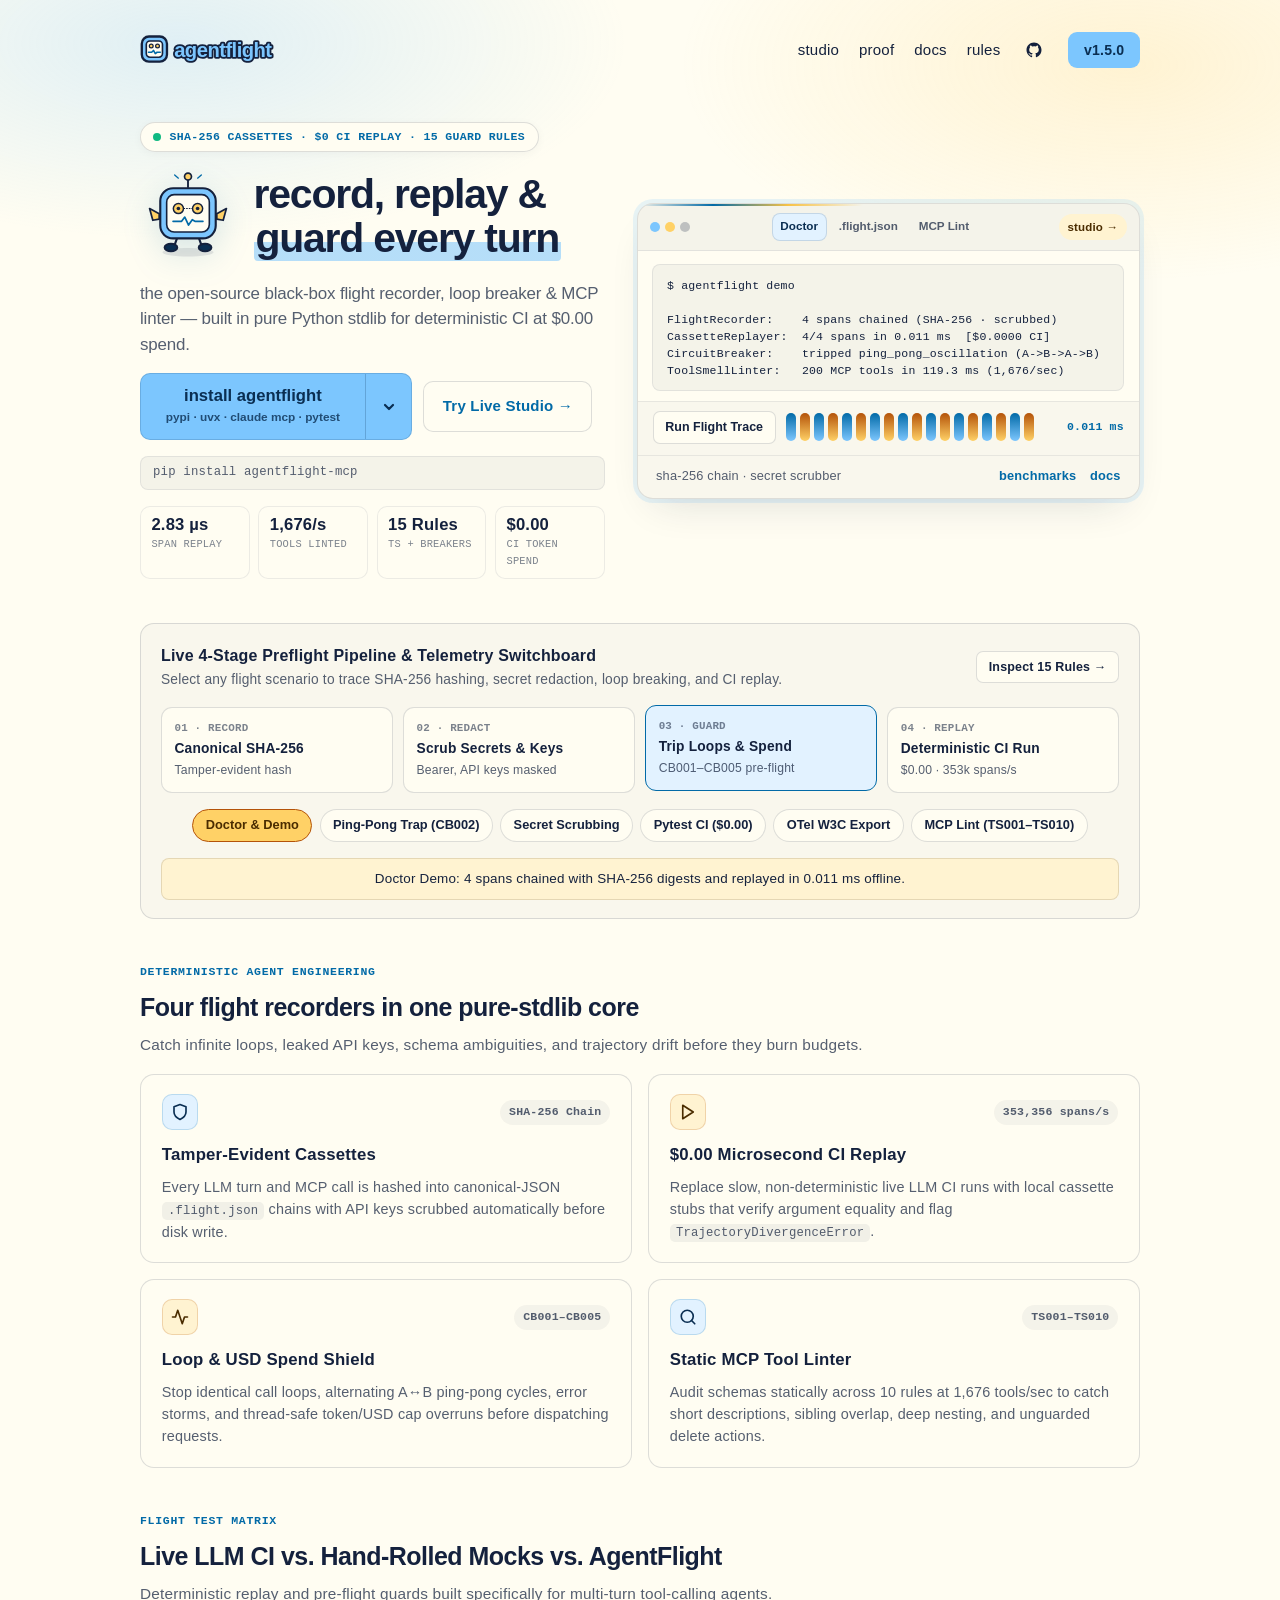
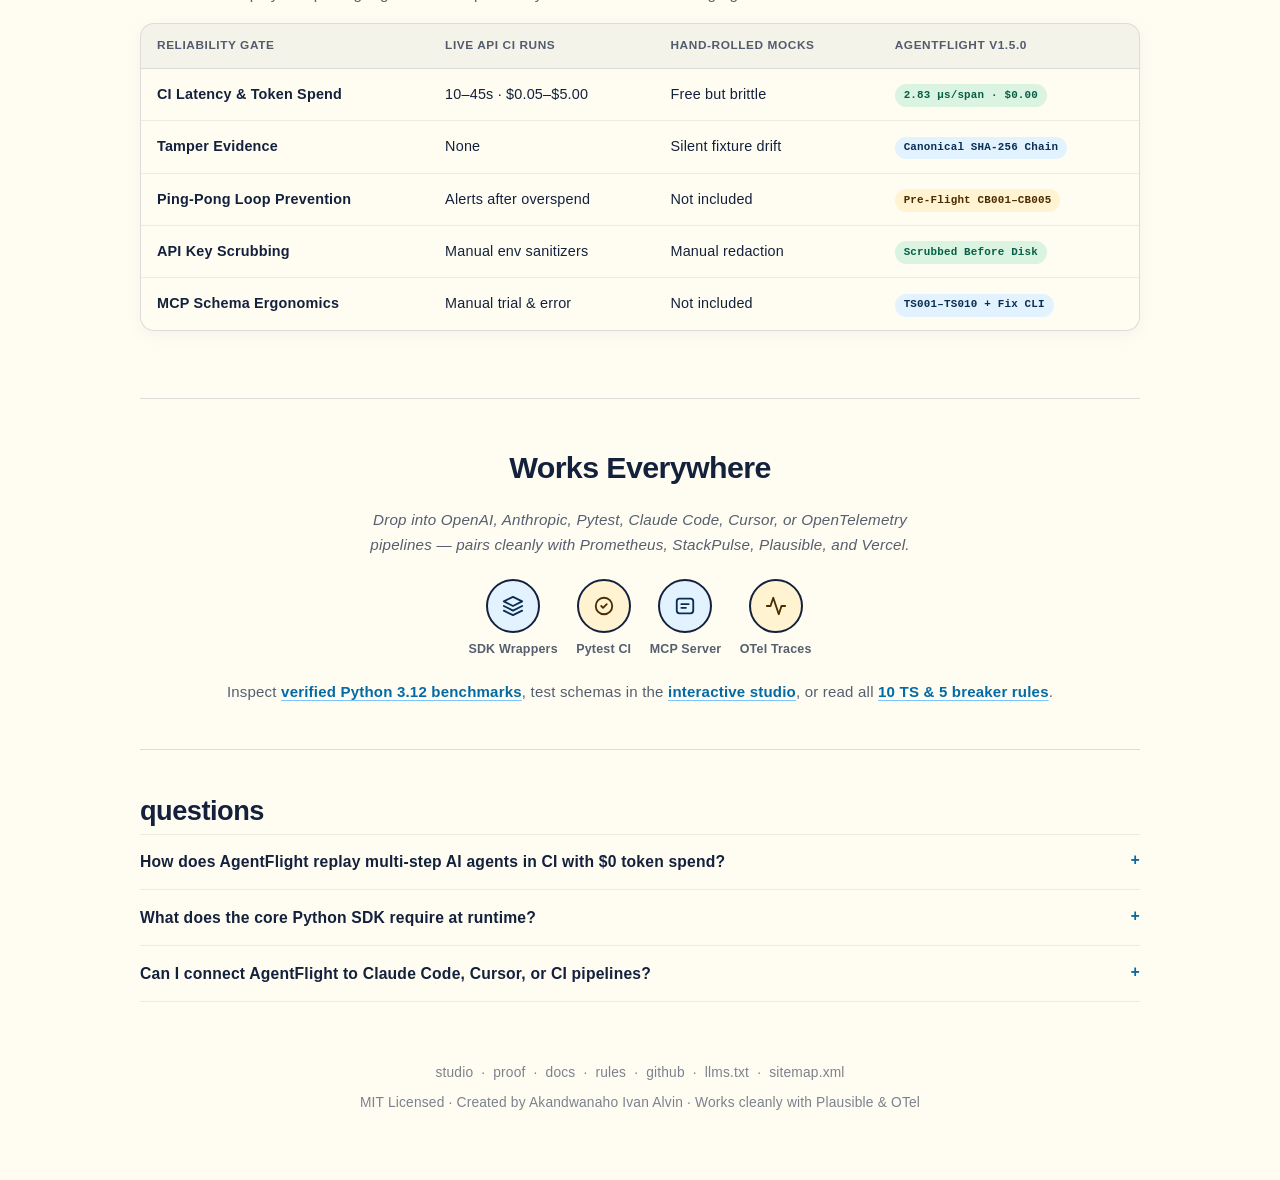
==== commit 5461166a: "feat(website): flagship animated hero deck, telemetry oscilloscope & card tables" ====
--- a/website/index.html
+++ b/website/index.html
@@ -128,7 +128,7 @@
     </script>
   </head>
   <body data-analytics="plausible">
-    <div class="page-col">
+    <div class="page-col page-col-home">
       <header class="site-header">
         <a class="brand-link" href="./" aria-label="AgentFlight home">
           <svg class="brand-wordmark-svg" width="196" height="36" viewBox="0 0 218 40" fill="none" role="img" aria-label="agentflight">
@@ -172,179 +172,287 @@
       </header>
 
       <main>
-        <section class="hero-duo" aria-labelledby="hero-title">
-          <div class="mascot-wrap">
-            <!-- Original AgentFlight Black-Box Flight Recorder & Radar Mascot in Sky Blue & Amber -->
-            <svg
-              width="136"
-              height="136"
-              viewBox="0 0 180 180"
-              fill="none"
-              role="img"
-              aria-label="AgentFlight black-box flight recorder mascot with amber cassette reels and avionics telemetry oscilloscope"
-            >
-              <ellipse cx="90" cy="158" rx="48" ry="8" fill="#14213d" fill-opacity="0.1" />
-              <path d="M70 130L64 147" stroke="#14213d" stroke-width="4" stroke-linecap="round" />
-              <ellipse cx="58" cy="149" rx="12" ry="7" fill="#0a2e52" stroke="#14213d" stroke-width="3.5" />
-              <path d="M110 130L116 147" stroke="#14213d" stroke-width="4" stroke-linecap="round" />
-              <ellipse cx="122" cy="149" rx="12" ry="7" fill="#0a2e52" stroke="#14213d" stroke-width="3.5" />
-
-              <!-- Radar beacon antenna -->
-              <path d="M90 36V20" stroke="#14213d" stroke-width="3.5" stroke-linecap="round" />
-              <circle cx="90" cy="16" r="6.5" fill="#ffd166" stroke="#14213d" stroke-width="3.2" />
-              <path d="M72 19L65 13M108 19L115 13" stroke="#026aa7" stroke-width="2.5" stroke-linecap="round" />
-
-              <!-- Left & Right aero wings -->
-              <path d="M36 86L18 76L24 98L36 96Z" fill="#ffd166" stroke="#14213d" stroke-width="3.2" stroke-linejoin="round" />
-              <path d="M144 86L162 76L156 98L144 96Z" fill="#ffd166" stroke="#14213d" stroke-width="3.2" stroke-linejoin="round" />
-
-              <!-- Black-box recorder chassis -->
-              <rect x="38" y="38" width="104" height="94" rx="24" fill="#7cc6fe" stroke="#14213d" stroke-width="4" />
-              <rect x="50" y="50" width="80" height="70" rx="14" fill="#fffdf2" stroke="#14213d" stroke-width="3" />
-
-              <!-- Cassette spools / friendly eyes -->
-              <circle cx="72" cy="76" r="9.5" fill="#ffd166" stroke="#14213d" stroke-width="2.8" />
-              <circle cx="72" cy="76" r="3.4" fill="#14213d" />
-              <circle cx="108" cy="76" r="9.5" fill="#ffd166" stroke="#14213d" stroke-width="2.8" />
-              <circle cx="108" cy="76" r="3.4" fill="#14213d" />
-
-              <!-- Tape bridge + flight waveform smile -->
-              <line x1="81.5" y1="76" x2="98.5" y2="76" stroke="#14213d" stroke-width="2" stroke-dasharray="3 2" />
-              <path d="M62 100H78L84 92L91 107L98 97L103 100H118" stroke="#026aa7" stroke-width="3.2" stroke-linecap="round" stroke-linejoin="round" />
-            </svg>
-          </div>
-
-          <div class="hero-copy">
-            <h1 id="hero-title">record, replay &amp; guard every agent turn</h1>
+        <section class="hero-deck" aria-labelledby="hero-title">
+          <div class="hero-left">
+            <div class="live-pill">
+              <span class="live-dot" aria-hidden="true"></span>
+              <span>SHA-256 CASSETTES · $0 CI REPLAY · 15 GUARD RULES</span>
+            </div>
+
+            <div class="hero-identity">
+              <div class="mascot-wrap">
+                <!-- Original AgentFlight Black-Box Flight Recorder & Radar Mascot in Sky Blue & Amber -->
+                <svg
+                  width="96"
+                  height="96"
+                  viewBox="0 0 180 180"
+                  fill="none"
+                  role="img"
+                  aria-label="AgentFlight black-box flight recorder mascot with amber cassette reels and avionics telemetry oscilloscope"
+                >
+                  <ellipse cx="90" cy="158" rx="48" ry="8" fill="#14213d" fill-opacity="0.1" />
+                  <path d="M70 130L64 147" stroke="#14213d" stroke-width="4" stroke-linecap="round" />
+                  <ellipse cx="58" cy="149" rx="12" ry="7" fill="#0a2e52" stroke="#14213d" stroke-width="3.5" />
+                  <path d="M110 130L116 147" stroke="#14213d" stroke-width="4" stroke-linecap="round" />
+                  <ellipse cx="122" cy="149" rx="12" ry="7" fill="#0a2e52" stroke="#14213d" stroke-width="3.5" />
+
+                  <path d="M90 36V20" stroke="#14213d" stroke-width="3.5" stroke-linecap="round" />
+                  <circle class="mascot-ping" cx="90" cy="16" r="6.5" fill="#ffd166" stroke="#14213d" stroke-width="3.2" />
+                  <path d="M72 19L65 13M108 19L115 13" stroke="#026aa7" stroke-width="2.5" stroke-linecap="round" />
+
+                  <path d="M36 86L18 76L24 98L36 96Z" fill="#ffd166" stroke="#14213d" stroke-width="3.2" stroke-linejoin="round" />
+                  <path d="M144 86L162 76L156 98L144 96Z" fill="#ffd166" stroke="#14213d" stroke-width="3.2" stroke-linejoin="round" />
+
+                  <rect x="38" y="38" width="104" height="94" rx="24" fill="#7cc6fe" stroke="#14213d" stroke-width="4" />
+                  <rect x="50" y="50" width="80" height="70" rx="14" fill="#fffdf2" stroke="#14213d" stroke-width="3" />
+
+                  <circle cx="72" cy="76" r="9.5" fill="#ffd166" stroke="#14213d" stroke-width="2.8" />
+                  <circle cx="72" cy="76" r="3.4" fill="#14213d" />
+                  <circle cx="108" cy="76" r="9.5" fill="#ffd166" stroke="#14213d" stroke-width="2.8" />
+                  <circle cx="108" cy="76" r="3.4" fill="#14213d" />
+
+                  <line x1="81.5" y1="76" x2="98.5" y2="76" stroke="#14213d" stroke-width="2" stroke-dasharray="3 2" />
+                  <path d="M62 100H78L84 92L91 107L98 97L103 100H118" stroke="#026aa7" stroke-width="3.2" stroke-linecap="round" stroke-linejoin="round" />
+                </svg>
+              </div>
+
+              <h1 id="hero-title">record, replay &amp; <span class="hero-highlight">guard every turn</span></h1>
+            </div>
+
             <p class="hero-sub">
-              the open-source black-box flight recorder, loop breaker &amp; MCP linter
+              the open-source black-box flight recorder, loop breaker &amp; MCP linter — built in pure Python stdlib for deterministic CI at $0.00 spend.
             </p>
-          </div>
+
+            <div class="hero-actions" aria-label="Install AgentFlight">
+              <div class="split-btn-group">
+                <button type="button" class="split-main" id="cta-main-btn">
+                  <strong>install agentflight</strong>
+                  <span id="hero-cmd-sub">pypi · uvx · claude mcp · pytest</span>
+                </button>
+                <button
+                  type="button"
+                  class="split-caret"
+                  id="cta-caret-btn"
+                  aria-expanded="false"
+                  aria-controls="cta-popover"
+                  aria-label="Choose runtime target"
+                >
+                  <svg width="16" height="16" viewBox="0 0 16 16" fill="none" aria-hidden="true">
+                    <path d="M4 6L8 10L12 6" stroke="currentColor" stroke-width="2.2" stroke-linecap="round" stroke-linejoin="round" />
+                  </svg>
+                </button>
+              </div>
+
+              <a class="hero-secondary-btn" href="./studio.html">Try Live Studio →</a>
+
+              <div class="cta-popover" id="cta-popover" role="region" aria-label="Installation options" hidden>
+                <div class="pop-tabs" role="tablist" aria-label="Runtime mode">
+                  <button type="button" class="pop-tab active" role="tab" aria-selected="true" data-persona="pypi">PyPI (pip)</button>
+                  <button type="button" class="pop-tab" role="tab" aria-selected="false" data-persona="uvx">uvx Stdio</button>
+                  <button type="button" class="pop-tab" role="tab" aria-selected="false" data-persona="mcp">Claude MCP</button>
+                  <button type="button" class="pop-tab" role="tab" aria-selected="false" data-persona="pytest">Pytest CI</button>
+                </div>
+
+                <div class="pop-cmd">
+                  <code id="pop-cmd-code">pip install agentflight-mcp &amp;&amp; agentflight doctor</code>
+                  <button type="button" class="action-mini" id="pop-copy-btn">Copy</button>
+                </div>
+              </div>
+            </div>
+
+            <code class="cmd-caption" id="hero-cmd">pip install agentflight-mcp</code>
+
+            <div class="hero-kpis" aria-label="Measured flight benchmarks">
+              <div class="hero-kpi"><strong>2.83 µs</strong><span>Span Replay</span></div>
+              <div class="hero-kpi"><strong>1,676/s</strong><span>Tools Linted</span></div>
+              <div class="hero-kpi"><strong>15 Rules</strong><span>TS + Breakers</span></div>
+              <div class="hero-kpi"><strong>$0.00</strong><span>CI Token Spend</span></div>
+            </div>
+          </div>
+
+          <section class="hero-console" aria-label="AgentFlight black-box console preview">
+            <div class="frame-bar">
+              <div class="dots" aria-hidden="true"><span></span><span></span><span></span></div>
+              <div class="frame-tabs" role="tablist" aria-label="Preview view">
+                <button type="button" class="frame-tab active" role="tab" aria-selected="true" data-homeview="term">Doctor</button>
+                <button type="button" class="frame-tab" role="tab" aria-selected="false" data-homeview="cassette">.flight.json</button>
+                <button type="button" class="frame-tab" role="tab" aria-selected="false" data-homeview="linter">MCP Lint</button>
+              </div>
+              <a class="frame-open-link" href="./studio.html">studio →</a>
+            </div>
+
+            <div class="preview-body">
+              <pre class="code-block" id="home-preview-code">$ agentflight demo
+
+FlightRecorder:    4 spans chained (SHA-256 · scrubbed)
+CassetteReplayer:  4/4 spans in 0.011 ms  [$0.0000 CI]
+CircuitBreaker:    tripped ping_pong_oscillation (A->B->A->B)
+ToolSmellLinter:   200 MCP tools in 119.3 ms (1,676/sec)</pre>
+            </div>
+
+            <div class="hero-console-telemetry">
+              <button type="button" id="play-flight-btn" class="action-mini">Run Flight Trace</button>
+              <div class="telemetry-strip" id="home-telemetry-strip" aria-hidden="true">
+                <span class="span-bar"></span><span class="span-bar"></span><span class="span-bar"></span><span class="span-bar"></span>
+                <span class="span-bar"></span><span class="span-bar"></span><span class="span-bar"></span><span class="span-bar"></span>
+                <span class="span-bar"></span><span class="span-bar"></span><span class="span-bar"></span><span class="span-bar"></span>
+                <span class="span-bar"></span><span class="span-bar"></span><span class="span-bar"></span><span class="span-bar"></span>
+                <span class="span-bar"></span><span class="span-bar"></span>
+              </div>
+              <span style="font-family:var(--font-mono); font-size:0.72rem; font-weight:700; color:var(--accent-rail);">0.011 ms</span>
+            </div>
+
+            <div class="preview-foot">
+              <span>sha-256 chain · secret scrubber</span>
+              <div class="preview-foot-links">
+                <a href="./proof.html">benchmarks</a>
+                <a href="./docs.html">docs</a>
+              </div>
+            </div>
+          </section>
         </section>
 
-        <section class="cta-area" aria-label="Install AgentFlight">
-          <div class="split-btn-group">
-            <button type="button" class="split-main" id="cta-main-btn">
-              <strong>install agentflight</strong>
-              <span id="hero-cmd-sub">pypi · uvx · claude mcp · pytest · v1.5.0</span>
-            </button>
-            <button
-              type="button"
-              class="split-caret"
-              id="cta-caret-btn"
-              aria-expanded="false"
-              aria-controls="cta-popover"
-              aria-label="Choose runtime target"
-            >
-              <svg width="16" height="16" viewBox="0 0 16 16" fill="none" aria-hidden="true">
-                <path
-                  d="M4 6L8 10L12 6"
-                  stroke="currentColor"
-                  stroke-width="2.2"
-                  stroke-linecap="round"
-                  stroke-linejoin="round"
-                />
-              </svg>
-            </button>
-          </div>
-
-          <code class="cmd-caption" id="hero-cmd">pip install agentflight-mcp</code>
-
-          <div class="cta-popover" id="cta-popover" role="region" aria-label="Installation options" hidden>
-            <div class="pop-tabs" role="tablist" aria-label="Runtime mode">
-              <button type="button" class="pop-tab active" role="tab" aria-selected="true" data-persona="pypi">
-                PyPI (pip)
-              </button>
-              <button type="button" class="pop-tab" role="tab" aria-selected="false" data-persona="uvx">
-                uvx Stdio
-              </button>
-              <button type="button" class="pop-tab" role="tab" aria-selected="false" data-persona="mcp">
-                Claude MCP
-              </button>
-              <button type="button" class="pop-tab" role="tab" aria-selected="false" data-persona="pytest">
-                Pytest CI
-              </button>
-            </div>
-
-            <div class="pop-cmd">
-              <code id="pop-cmd-code">pip install agentflight-mcp &amp;&amp; agentflight doctor</code>
-              <button type="button" class="action-mini" id="pop-copy-btn">Copy</button>
-            </div>
-          </div>
+        <section class="pipeline-card reveal" aria-label="Interactive preflight guard pipeline">
+          <div class="pipeline-top">
+            <div>
+              <strong>Live 4-Stage Preflight Pipeline &amp; Telemetry Switchboard</strong>
+              <span style="display:block; font-size:0.86rem; color:var(--text-70);">Select any flight scenario to trace SHA-256 hashing, secret redaction, loop breaking, and CI replay.</span>
+            </div>
+            <a class="action-mini" href="./rules.html">Inspect 15 Rules →</a>
+          </div>
+
+          <div class="flight-pipeline" id="home-pipeline">
+            <div class="flight-stage"><small>01 · Record</small><strong>Canonical SHA-256</strong><span>Tamper-evident hash</span></div>
+            <div class="flight-stage"><small>02 · Redact</small><strong>Scrub Secrets &amp; Keys</strong><span>Bearer, API keys masked</span></div>
+            <div class="flight-stage active"><small>03 · Guard</small><strong>Trip Loops &amp; Spend</strong><span>CB001–CB005 pre-flight</span></div>
+            <div class="flight-stage amber-hit"><small>04 · Replay</small><strong>Deterministic CI Run</strong><span>$0.00 · 353k spans/s</span></div>
+          </div>
+
+          <div class="flight-ribbon" aria-label="Preflight scenarios">
+            <button type="button" class="flight-chip active" data-flight-key="demo" data-flight-note="Doctor Demo: 4 spans chained with SHA-256 digests and replayed in 0.011 ms offline.">Doctor &amp; Demo</button>
+            <button type="button" class="flight-chip" data-flight-key="breaker" data-flight-note="CB002 Ping-Pong Trap: Aborts alternating search_logs &lt;-&gt; refine_query loops before upstream spend.">Ping-Pong Trap (CB002)</button>
+            <button type="button" class="flight-chip" data-flight-key="redact" data-flight-note="Secret Scrubber: Replaces sk-live-*** and Bearer tokens cleanly prior to hashing .flight.json.">Secret Scrubbing</button>
+            <button type="button" class="flight-chip" data-flight-key="pytest" data-flight-note="Pytest CI Plugin: Replays full multi-step tool trajectories offline in milliseconds at $0.00.">Pytest CI ($0.00)</button>
+            <button type="button" class="flight-chip" data-flight-key="otel" data-flight-note="OpenTelemetry Export: Emits standards-compliant W3C TraceContext spans for Prometheus &amp; Grafana.">OTel W3C Export</button>
+            <button type="button" class="flight-chip" data-flight-key="lint" data-flight-note="MCP Tool Linter: Audits JSON schemas across TS001–TS010 at 1,676 tools/sec.">MCP Lint (TS001–TS010)</button>
+          </div>
+          <p class="diag-note" id="flight-sample-note" style="margin:0; text-align:center;">
+            Doctor Demo: 4 spans chained with SHA-256 digests and replayed in 0.011 ms offline.
+          </p>
         </section>
 
-        <section class="preview-frame" aria-label="AgentFlight preview">
-          <div class="frame-bar">
-            <div class="dots" aria-hidden="true">
-              <span></span><span></span><span></span>
-            </div>
-            <div class="frame-tabs" role="tablist" aria-label="Preview view">
-              <button type="button" class="frame-tab active" role="tab" aria-selected="true" data-homeview="term">
-                Doctor &amp; Replay
-              </button>
-              <button type="button" class="frame-tab" role="tab" aria-selected="false" data-homeview="cassette">
-                .flight.json
-              </button>
-              <button type="button" class="frame-tab" role="tab" aria-selected="false" data-homeview="linter">
-                MCP Lint (TS001)
-              </button>
-            </div>
-            <a class="frame-open-link" href="./studio.html">open studio →</a>
-          </div>
-
-          <div class="preview-body">
-            <pre class="code-block" id="home-preview-code">$ agentflight demo
-
-FlightRecorder: 4 spans chained (SHA-256 verified, API keys scrubbed)
-CassetteReplayer: replayed 4/4 spans in 0.011 ms  [$0.0000 CI spend]
-TrajectoryCircuitBreaker: tripped ping_pong_oscillation (A -&gt; B -&gt; A -&gt; B)
-ToolSmellLinter: 200 MCP schemas audited in 119.3 ms (1,676 tools/sec)</pre>
-          </div>
-
-          <div class="preview-foot">
-            <span>0.08 us/span replay · 10 MCP rules · pure Python 3.10+ stdlib core</span>
-            <div class="preview-foot-links">
-              <a href="./studio.html">Try MCP &amp; Breaker Studio</a>
-              <a href="./docs.html">Read docs</a>
-            </div>
+        <section class="reveal" aria-labelledby="bento-title">
+          <div class="section-head">
+            <span class="section-eyebrow">Deterministic Agent Engineering</span>
+            <h2 id="bento-title">Four flight recorders in one pure-stdlib core</h2>
+            <p>Catch infinite loops, leaked API keys, schema ambiguities, and trajectory drift before they burn budgets.</p>
+          </div>
+
+          <div class="bento-grid">
+            <article class="bento-card">
+              <div class="bento-top">
+                <span class="bento-icon" aria-hidden="true">
+                  <svg width="18" height="18" viewBox="0 0 24 24" fill="none" stroke="currentColor" stroke-width="2.2" stroke-linecap="round" stroke-linejoin="round"><path d="M12 22s8-4 8-10V5l-8-3-8 3v7c0 6 8 10 8 10z"/></svg>
+                </span>
+                <span class="bento-stat">SHA-256 Chain</span>
+              </div>
+              <h3>Tamper-Evident Cassettes</h3>
+              <p>Every LLM turn and MCP call is hashed into canonical-JSON <code>.flight.json</code> chains with API keys scrubbed automatically before disk write.</p>
+            </article>
+
+            <article class="bento-card">
+              <div class="bento-top">
+                <span class="bento-icon amber" aria-hidden="true">
+                  <svg width="18" height="18" viewBox="0 0 24 24" fill="none" stroke="currentColor" stroke-width="2.2" stroke-linecap="round" stroke-linejoin="round"><polygon points="5 3 19 12 5 21 5 3"/></svg>
+                </span>
+                <span class="bento-stat">353,356 spans/s</span>
+              </div>
+              <h3>$0.00 Microsecond CI Replay</h3>
+              <p>Replace slow, non-deterministic live LLM CI runs with local cassette stubs that verify argument equality and flag <code>TrajectoryDivergenceError</code>.</p>
+            </article>
+
+            <article class="bento-card">
+              <div class="bento-top">
+                <span class="bento-icon amber" aria-hidden="true">
+                  <svg width="18" height="18" viewBox="0 0 24 24" fill="none" stroke="currentColor" stroke-width="2.2" stroke-linecap="round" stroke-linejoin="round"><polyline points="22 12 18 12 15 21 9 3 6 12 2 12"/></svg>
+                </span>
+                <span class="bento-stat">CB001–CB005</span>
+              </div>
+              <h3>Loop &amp; USD Spend Shield</h3>
+              <p>Stop identical call loops, alternating A↔B ping-pong cycles, error storms, and thread-safe token/USD cap overruns before dispatching requests.</p>
+            </article>
+
+            <article class="bento-card">
+              <div class="bento-top">
+                <span class="bento-icon" aria-hidden="true">
+                  <svg width="18" height="18" viewBox="0 0 24 24" fill="none" stroke="currentColor" stroke-width="2.2" stroke-linecap="round" stroke-linejoin="round"><circle cx="11" cy="11" r="8"/><path d="m21 21-4.3-4.3"/></svg>
+                </span>
+                <span class="bento-stat">TS001–TS010</span>
+              </div>
+              <h3>Static MCP Tool Linter</h3>
+              <p>Audit schemas statically across 10 rules at 1,676 tools/sec to catch short descriptions, sibling overlap, deep nesting, and unguarded delete actions.</p>
+            </article>
           </div>
         </section>
 
+        <section class="reveal" aria-labelledby="compare-title">
+          <div class="section-head">
+            <span class="section-eyebrow">Flight Test Matrix</span>
+            <h2 id="compare-title">Live LLM CI vs. Hand-Rolled Mocks vs. AgentFlight</h2>
+            <p>Deterministic replay and pre-flight guards built specifically for multi-turn tool-calling agents.</p>
+          </div>
+
+          <div class="mesh-table-card">
+            <div class="mesh-table-scroll">
+              <table class="mesh-table">
+                <thead>
+                  <tr>
+                    <th>Reliability Gate</th>
+                    <th>Live API CI Runs</th>
+                    <th>Hand-Rolled Mocks</th>
+                    <th>AgentFlight v1.5.0</th>
+                  </tr>
+                </thead>
+                <tbody>
+                  <tr>
+                    <td><strong>CI Latency &amp; Token Spend</strong></td>
+                    <td>10–45s · $0.05–$5.00</td>
+                    <td>Free but brittle</td>
+                    <td><span class="pill pill-good">2.83 µs/span · $0.00</span></td>
+                  </tr>
+                  <tr>
+                    <td><strong>Tamper Evidence</strong></td>
+                    <td>None</td>
+                    <td>Silent fixture drift</td>
+                    <td><span class="pill pill-sky">Canonical SHA-256 Chain</span></td>
+                  </tr>
+                  <tr>
+                    <td><strong>Ping-Pong Loop Prevention</strong></td>
+                    <td>Alerts after overspend</td>
+                    <td>Not included</td>
+                    <td><span class="pill pill-amber">Pre-Flight CB001–CB005</span></td>
+                  </tr>
+                  <tr>
+                    <td><strong>API Key Scrubbing</strong></td>
+                    <td>Manual env sanitizers</td>
+                    <td>Manual redaction</td>
+                    <td><span class="pill pill-good">Scrubbed Before Disk</span></td>
+                  </tr>
+                  <tr>
+                    <td><strong>MCP Schema Ergonomics</strong></td>
+                    <td>Manual trial &amp; error</td>
+                    <td>Not included</td>
+                    <td><span class="pill pill-sky">TS001–TS010 + Fix CLI</span></td>
+                  </tr>
+                </tbody>
+              </table>
+            </div>
+          </div>
+        </section>
+
         <hr class="hairline" />
 
-        <section class="editorial-grid" aria-label="Core principles">
-          <div>
-            <h2>Tamper-Evident</h2>
-            <p>
-              Every LLM turn and MCP call is hashed into a canonical-JSON SHA-256 chain with API keys scrubbed automatically.
-            </p>
-          </div>
-
-          <div>
-            <h2>$0.00 CI Replay</h2>
-            <p>
-              Replace flaky 30-second live API CI runs with deterministic cassette replay executing in microseconds offline.
-            </p>
-          </div>
-
-          <div>
-            <h2>Loop &amp; Cost Shield</h2>
-            <p>
-              Stop infinite repeat calls, A↔B ping-pong cycles, error storms, and dollar budget spikes before spending another token.
-            </p>
-          </div>
-
-          <div>
-            <h2>10 MCP Rules</h2>
-            <p>
-              Lint schemas statically across TS001–TS010 to catch missing descriptions, deep nesting, overlap collisions, and unguarded deletes.
-            </p>
-          </div>
-        </section>
-
-        <hr class="hairline" />
-
-        <section class="ecosystem-section" aria-labelledby="eco-title">
+        <section class="ecosystem-section reveal" aria-labelledby="eco-title">
           <h2 id="eco-title">Works Everywhere</h2>
           <p class="ecosystem-sub">
             Drop into OpenAI, Anthropic, Pytest, Claude Code, Cursor, or OpenTelemetry pipelines — pairs cleanly with Prometheus, StackPulse, Plausible, and Vercel.
@@ -387,7 +495,7 @@
 
         <hr class="hairline" />
 
-        <section id="faq" aria-labelledby="faq-title">
+        <section id="faq" class="reveal" aria-labelledby="faq-title">
           <h2 id="faq-title" class="sec-title">questions</h2>
           <div class="faq-stack">
             <details class="faq-item">
--- a/website/styles.css
+++ b/website/styles.css
@@ -1566,3 +1566,737 @@
     grid-template-columns: repeat(2, minmax(0, 1fr));
   }
 }
+
+/* ==========================================================================
+   AgentFlight Flagship Avionics Animations, Hero Command Deck & Card Tables
+   ========================================================================== */
+
+@keyframes mascot-float {
+  0%, 100% { transform: translateY(0px); }
+  50% { transform: translateY(-5px); }
+}
+
+@keyframes beacon-ping {
+  0%, 100% { transform: scale(1); opacity: 0.9; }
+  50% { transform: scale(1.16); opacity: 0.55; }
+}
+
+@keyframes pulse-live {
+  0%, 100% { box-shadow: 0 0 0 0 rgba(16, 185, 129, 0.48); }
+  70% { box-shadow: 0 0 0 7px rgba(16, 185, 129, 0); }
+}
+
+@keyframes scan-sweep {
+  0% { transform: translateX(-100%); }
+  100% { transform: translateX(220%); }
+}
+
+@keyframes span-breathe {
+  0%, 100% { transform: scaleY(0.32); opacity: 0.68; }
+  50% { transform: scaleY(0.86); opacity: 1; }
+}
+
+@keyframes span-active {
+  0%, 100% { transform: scaleY(0.24); }
+  45% { transform: scaleY(1); }
+}
+
+@keyframes pulse-ring {
+  0% { box-shadow: 0 0 0 0 rgba(124, 198, 254, 0.5); }
+  70% { box-shadow: 0 0 0 8px rgba(124, 198, 254, 0); }
+  100% { box-shadow: 0 0 0 0 rgba(124, 198, 254, 0); }
+}
+
+@keyframes chapter-in {
+  from { opacity: 0; transform: translateY(6px); }
+  to { opacity: 1; transform: translateY(0); }
+}
+
+.mascot-wrap svg {
+  animation: mascot-float 5.5s ease-in-out infinite;
+}
+
+.mascot-ping {
+  transform-origin: 90px 16px;
+  animation: beacon-ping 2.2s ease-in-out infinite;
+}
+
+.doc-chapter:not([hidden]) {
+  animation: chapter-in 0.28s ease-out both;
+}
+
+.reveal {
+  opacity: 0;
+  transform: translateY(14px);
+  transition: opacity 0.48s ease, transform 0.48s cubic-bezier(0.22, 1, 0.36, 1);
+}
+
+.reveal.in-view {
+  opacity: 1;
+  transform: translateY(0);
+}
+
+/* Flagship Homepage 2-Column Hero Command Deck */
+.page-col.page-col-home {
+  width: min(1000px, 100% - 2rem);
+  gap: 3rem;
+  position: relative;
+}
+
+.page-col.page-col-home::before {
+  content: "";
+  position: fixed;
+  inset: 0 0 auto 0;
+  height: 540px;
+  pointer-events: none;
+  z-index: -1;
+  background:
+    radial-gradient(640px 280px at 14% 8%, rgba(124, 198, 254, 0.24), transparent 70%),
+    radial-gradient(620px 300px at 88% 12%, rgba(255, 209, 102, 0.22), transparent 72%);
+}
+
+.hero-deck {
+  display: grid;
+  grid-template-columns: minmax(0, 0.96fr) minmax(0, 1.04fr);
+  align-items: center;
+  gap: 2rem;
+  padding-top: 0.35rem;
+}
+
+.hero-left {
+  display: flex;
+  flex-direction: column;
+  align-items: flex-start;
+  gap: 1.02rem;
+  min-width: 0;
+}
+
+.live-pill {
+  display: inline-flex;
+  align-items: center;
+  gap: 0.5rem;
+  padding: 0.3rem 0.78rem;
+  border-radius: 999px;
+  background: var(--bg);
+  border: 1px solid var(--rule);
+  font-family: var(--font-mono);
+  font-size: 0.72rem;
+  font-weight: 700;
+  letter-spacing: 0.03em;
+  color: var(--accent-rail);
+  box-shadow: 0 2px 10px rgba(20, 33, 61, 0.04);
+}
+
+.live-dot {
+  width: 8px;
+  height: 8px;
+  border-radius: 50%;
+  background: #10b981;
+  animation: pulse-live 2.2s infinite;
+  flex-shrink: 0;
+}
+
+.hero-identity {
+  display: flex;
+  align-items: center;
+  gap: 1.1rem;
+  min-width: 0;
+}
+
+.hero-identity .mascot-wrap {
+  flex: 0 0 96px;
+  width: 96px;
+  height: 96px;
+  filter: drop-shadow(0 8px 16px rgba(2, 106, 167, 0.16));
+}
+
+.hero-identity h1 {
+  margin: 0;
+  font-size: clamp(1.95rem, 3.2vw, 2.68rem);
+  font-weight: 800;
+  line-height: 1.08;
+  letter-spacing: -0.03em;
+  color: var(--text);
+}
+
+.hero-highlight {
+  background: linear-gradient(180deg, transparent 58%, rgba(124, 198, 254, 0.56) 58%);
+  padding-inline: 0.12rem;
+  border-radius: 4px;
+}
+
+.hero-deck .hero-sub {
+  font-size: 1.06rem;
+  line-height: 1.5;
+  color: var(--text-70);
+  margin: 0;
+}
+
+.hero-actions {
+  display: flex;
+  flex-wrap: wrap;
+  align-items: center;
+  gap: 0.7rem;
+  width: 100%;
+  position: relative;
+}
+
+.hero-actions .cta-popover {
+  top: calc(100% + 0.55rem);
+  left: 0;
+  transform: none;
+}
+
+.hero-secondary-btn {
+  display: inline-flex;
+  align-items: center;
+  gap: 0.42rem;
+  padding: 0.76rem 1.15rem;
+  border-radius: 10px;
+  border: 1px solid var(--rule);
+  background: var(--bg);
+  color: var(--accent-rail);
+  font-size: 0.94rem;
+  font-weight: 700;
+  transition: transform 0.16s ease, border-color 0.16s ease, background 0.16s ease;
+}
+
+.hero-secondary-btn:hover {
+  transform: translateY(-2px);
+  border-color: var(--accent-rail);
+  background: var(--accent-light);
+}
+
+.hero-deck .cmd-caption {
+  width: 100%;
+  text-align: left;
+}
+
+.hero-kpis {
+  display: grid;
+  grid-template-columns: repeat(4, minmax(0, 1fr));
+  gap: 0.55rem;
+  width: 100%;
+}
+
+.hero-kpi {
+  background: var(--bg);
+  border: 1px solid var(--rule-soft);
+  border-radius: 10px;
+  padding: 0.52rem 0.65rem;
+  transition: border-color 0.18s ease, transform 0.18s ease;
+}
+
+.hero-kpi:hover {
+  transform: translateY(-2px);
+  border-color: var(--accent-rail);
+}
+
+.hero-kpi strong {
+  display: block;
+  font-size: 1.04rem;
+  font-weight: 800;
+  color: var(--text);
+  line-height: 1.15;
+}
+
+.hero-kpi span {
+  display: block;
+  font-family: var(--font-mono);
+  font-size: 0.65rem;
+  color: var(--text-55);
+  text-transform: uppercase;
+  margin-top: 0.12rem;
+}
+
+/* Right Hero Black-Box Console Card */
+.hero-console {
+  background: var(--bg);
+  border: 1px solid var(--rule);
+  border-radius: 16px;
+  box-shadow:
+    0 18px 40px -18px rgba(20, 33, 61, 0.16),
+    0 0 0 4px rgba(124, 198, 254, 0.18);
+  overflow: hidden;
+  display: flex;
+  flex-direction: column;
+  min-width: 0;
+  position: relative;
+}
+
+.hero-console::after {
+  content: "";
+  position: absolute;
+  top: 0;
+  left: 0;
+  width: 45%;
+  height: 2px;
+  background: linear-gradient(90deg, transparent, var(--accent-rail), var(--amber-hover), transparent);
+  animation: scan-sweep 4.2s ease-in-out infinite;
+  pointer-events: none;
+}
+
+.hero-console .frame-bar {
+  padding: 0.56rem 0.78rem;
+  gap: 0.4rem;
+  flex-wrap: nowrap;
+  justify-content: space-between;
+}
+
+.hero-console .dots {
+  flex-shrink: 0;
+  gap: 0.32rem;
+}
+
+.hero-console .frame-tabs {
+  gap: 0.22rem;
+  flex-wrap: nowrap;
+}
+
+.hero-console .frame-tab {
+  padding: 0.24rem 0.48rem;
+  font-size: 0.73rem;
+  white-space: nowrap;
+}
+
+.hero-console .frame-open-link {
+  padding: 0.22rem 0.52rem;
+  font-size: 0.72rem;
+  white-space: nowrap;
+  flex-shrink: 0;
+}
+
+.hero-console .preview-body {
+  padding: 0.82rem 0.92rem 0.62rem;
+}
+
+.hero-console .code-block {
+  font-size: 0.72rem;
+  line-height: 1.48;
+  padding: 0.72rem 0.85rem;
+  overflow-x: auto;
+  white-space: pre;
+}
+
+.hero-console-telemetry {
+  display: flex;
+  align-items: center;
+  gap: 0.65rem;
+  padding: 0.55rem 0.95rem 0.72rem;
+  border-top: 1px solid var(--rule-soft);
+  background: var(--tint-2);
+}
+
+/* Avionics Span Telemetry Oscilloscope Strip */
+.telemetry-shell {
+  display: flex;
+  align-items: center;
+  gap: 0.8rem;
+  background: var(--bg);
+  border: 1px solid var(--rule-soft);
+  border-radius: 12px;
+  padding: 0.55rem 0.85rem;
+}
+
+.telemetry-strip {
+  display: inline-flex;
+  align-items: flex-end;
+  gap: 4px;
+  height: 28px;
+  flex: 1 1 auto;
+}
+
+.span-bar {
+  flex: 1 1 0;
+  min-width: 4px;
+  max-width: 10px;
+  height: 100%;
+  border-radius: 999px;
+  background: linear-gradient(180deg, var(--accent-rail) 0%, var(--accent) 100%);
+  transform-origin: center bottom;
+  animation: span-breathe 1.65s ease-in-out infinite;
+}
+
+.span-bar:nth-child(even) {
+  background: linear-gradient(180deg, var(--amber-strong) 0%, var(--amber) 100%);
+  animation-duration: 1.3s;
+}
+
+.telemetry-strip.playing .span-bar {
+  animation-name: span-active;
+  animation-duration: 0.58s;
+}
+
+.span-bar:nth-child(3n) { animation-delay: 0.14s; }
+.span-bar:nth-child(4n) { animation-delay: 0.28s; }
+.span-bar:nth-child(5n) { animation-delay: 0.42s; }
+
+/* Flight Check Pipeline Stages & Scenario Switchboard */
+.pipeline-card {
+  border: 1px solid var(--rule);
+  border-radius: var(--radius-xl);
+  background: var(--tint-2);
+  padding: 1.15rem 1.25rem;
+  display: flex;
+  flex-direction: column;
+  gap: 1rem;
+  min-width: 0;
+}
+
+.pipeline-top {
+  display: flex;
+  flex-wrap: wrap;
+  align-items: center;
+  justify-content: space-between;
+  gap: 0.75rem;
+}
+
+.flight-pipeline {
+  display: grid;
+  grid-template-columns: repeat(4, minmax(0, 1fr));
+  gap: 0.65rem;
+}
+
+.flight-stage {
+  background: var(--bg);
+  border: 1px solid var(--rule);
+  border-radius: 11px;
+  padding: 0.72rem 0.78rem;
+  transition: transform 0.22s ease, border-color 0.22s ease, background 0.22s ease;
+  min-width: 0;
+}
+
+.flight-stage small {
+  display: block;
+  font-family: var(--font-mono);
+  font-size: 0.68rem;
+  font-weight: 700;
+  color: var(--text-55);
+  text-transform: uppercase;
+  margin-bottom: 0.2rem;
+}
+
+.flight-stage strong {
+  display: block;
+  font-size: 0.86rem;
+  color: var(--text);
+  line-height: 1.3;
+}
+
+.flight-stage span {
+  display: block;
+  font-size: 0.76rem;
+  color: var(--text-70);
+  margin-top: 0.15rem;
+}
+
+.flight-stage.active {
+  background: var(--accent-light);
+  border-color: var(--accent-rail);
+  transform: translateY(-2px);
+  animation: pulse-ring 1.6s ease-out infinite;
+}
+
+.flight-stage.active.amber-hit {
+  background: var(--amber-light);
+  border-color: var(--amber-strong);
+}
+
+.flight-ribbon {
+  display: flex;
+  flex-wrap: wrap;
+  gap: 0.45rem;
+  justify-content: center;
+}
+
+.flight-chip {
+  border: 1px solid var(--rule);
+  background: var(--bg);
+  color: var(--text);
+  padding: 0.34rem 0.78rem;
+  border-radius: 999px;
+  font-size: 0.8rem;
+  font-weight: 600;
+  cursor: pointer;
+  transition: transform 0.16s ease, background 0.16s ease, border-color 0.16s ease;
+}
+
+.flight-chip:hover {
+  transform: translateY(-2px);
+  border-color: var(--accent-rail);
+  background: var(--accent-light);
+}
+
+.flight-chip.active {
+  background: var(--amber);
+  border-color: var(--amber-strong);
+  color: var(--amber-dark);
+}
+
+/* Bento Cards & Section Headers */
+.section-head {
+  display: flex;
+  flex-direction: column;
+  gap: 0.35rem;
+  margin-bottom: 1rem;
+}
+
+.section-eyebrow {
+  font-family: var(--font-mono);
+  font-size: 0.72rem;
+  font-weight: 700;
+  letter-spacing: 0.06em;
+  text-transform: uppercase;
+  color: var(--accent-rail);
+}
+
+.section-head h2 {
+  margin: 0;
+  font-size: 1.56rem;
+  font-weight: 800;
+  letter-spacing: -0.02em;
+  color: var(--text);
+}
+
+.section-head p {
+  margin: 0;
+  font-size: 0.96rem;
+  color: var(--text-70);
+}
+
+.bento-grid {
+  display: grid;
+  grid-template-columns: repeat(2, minmax(0, 1fr));
+  gap: 1rem;
+}
+
+.bento-card {
+  border: 1px solid var(--rule);
+  border-radius: 14px;
+  background: var(--bg);
+  padding: 1.2rem 1.3rem;
+  transition: transform 0.2s ease, border-color 0.2s ease, box-shadow 0.2s ease;
+  display: flex;
+  flex-direction: column;
+  gap: 0.48rem;
+  min-width: 0;
+}
+
+.bento-card:hover {
+  transform: translateY(-3px);
+  border-color: var(--accent-rail);
+  box-shadow: 0 12px 28px -16px rgba(20, 33, 61, 0.16);
+}
+
+.bento-top {
+  display: flex;
+  align-items: center;
+  justify-content: space-between;
+  gap: 0.5rem;
+}
+
+.bento-icon {
+  width: 36px;
+  height: 36px;
+  border-radius: 10px;
+  display: inline-flex;
+  align-items: center;
+  justify-content: center;
+  background: var(--accent-light);
+  color: var(--accent-dark);
+  border: 1px solid rgba(2, 106, 167, 0.18);
+}
+
+.bento-icon.amber {
+  background: var(--amber-light);
+  color: var(--amber-dark);
+  border-color: rgba(180, 83, 9, 0.2);
+}
+
+.bento-stat {
+  font-family: var(--font-mono);
+  font-size: 0.72rem;
+  font-weight: 700;
+  padding: 0.18rem 0.55rem;
+  border-radius: 999px;
+  background: var(--tint-4);
+  color: var(--text-70);
+}
+
+.bento-card h3 {
+  margin: 0.18rem 0 0;
+  font-size: 1.05rem;
+  font-weight: 700;
+  color: var(--text);
+}
+
+.bento-card p {
+  margin: 0;
+  font-size: 0.9rem;
+  line-height: 1.54;
+  color: var(--text-70);
+}
+
+/* Rich Card-Wrapped Animated Data Tables */
+.mesh-table-card {
+  border: 1px solid var(--rule);
+  border-radius: 14px;
+  background: var(--bg);
+  overflow: hidden;
+  box-shadow: 0 4px 18px rgba(20, 33, 61, 0.045);
+  margin: 0.9rem 0 1.45rem;
+  width: 100%;
+  min-width: 0;
+}
+
+.mesh-table-scroll {
+  width: 100%;
+  overflow-x: auto;
+  -webkit-overflow-scrolling: touch;
+}
+
+.mesh-table {
+  width: 100%;
+  border-collapse: collapse;
+  font-size: 0.9rem;
+}
+
+.mesh-table thead th {
+  background: var(--tint-4);
+  color: var(--text-70);
+  font-size: 0.74rem;
+  font-weight: 700;
+  text-transform: uppercase;
+  letter-spacing: 0.05em;
+  padding: 0.78rem 1rem;
+  border-bottom: 1px solid var(--rule);
+  text-align: left;
+  white-space: nowrap;
+}
+
+.mesh-table tbody tr {
+  transition: background 0.16s ease, box-shadow 0.16s ease;
+}
+
+.mesh-table tbody tr:hover {
+  background: rgba(124, 198, 254, 0.12);
+  box-shadow: inset 3px 0 0 var(--accent-rail);
+}
+
+.mesh-table td {
+  padding: 0.82rem 1rem;
+  border-bottom: 1px solid var(--rule-soft);
+  vertical-align: middle;
+  color: var(--text);
+}
+
+.mesh-table tbody tr:last-child td {
+  border-bottom: 0;
+}
+
+/* Animated Benchmark Bars (proof.html) */
+.metric-grid {
+  display: grid;
+  grid-template-columns: repeat(2, minmax(0, 1fr));
+  gap: 0.9rem;
+  margin: 0.75rem 0 1.5rem;
+}
+
+.metric-card {
+  border: 1px solid var(--rule);
+  border-radius: 13px;
+  background: var(--tint-2);
+  padding: 1rem 1.15rem;
+  transition: transform 0.18s ease, border-color 0.18s ease;
+}
+
+.metric-card:hover {
+  transform: translateY(-2px);
+  border-color: var(--accent-rail);
+}
+
+.metric-head {
+  display: flex;
+  justify-content: space-between;
+  align-items: baseline;
+  gap: 0.5rem;
+  margin-bottom: 0.45rem;
+}
+
+.metric-head strong {
+  font-size: 1.5rem;
+  font-weight: 800;
+  letter-spacing: -0.02em;
+  color: var(--text);
+}
+
+.metric-head span {
+  font-family: var(--font-mono);
+  font-size: 0.7rem;
+  font-weight: 700;
+  color: var(--accent-rail);
+}
+
+.metric-bar-track {
+  width: 100%;
+  height: 8px;
+  background: var(--tint-8);
+  border-radius: 999px;
+  overflow: hidden;
+  margin-bottom: 0.55rem;
+}
+
+.metric-bar-fill {
+  height: 100%;
+  border-radius: 999px;
+  background: linear-gradient(90deg, var(--accent) 0%, var(--accent-rail) 100%);
+  width: 0;
+  transition: width 0.9s cubic-bezier(0.22, 1, 0.36, 1);
+}
+
+.metric-bar-fill.amber {
+  background: linear-gradient(90deg, var(--amber) 0%, var(--amber-strong) 100%);
+}
+
+@media (max-width: 860px) {
+  .hero-deck {
+    grid-template-columns: 1fr;
+    gap: 1.5rem;
+  }
+}
+
+@media (max-width: 640px) {
+  .flight-pipeline,
+  .metric-grid,
+  .bento-grid {
+    grid-template-columns: 1fr;
+  }
+  .hero-kpis {
+    grid-template-columns: repeat(2, minmax(0, 1fr));
+  }
+  .hero-identity .mascot-wrap {
+    flex: 0 0 76px;
+    width: 76px;
+    height: 76px;
+  }
+  .hero-console .frame-bar,
+  .hero-console .frame-tabs {
+    flex-wrap: wrap;
+  }
+}
+
+@media (prefers-reduced-motion: reduce) {
+  .mascot-wrap svg,
+  .mascot-ping,
+  .span-bar,
+  .flight-stage.active,
+  .live-dot,
+  .hero-console::after {
+    animation: none !important;
+  }
+  .reveal {
+    opacity: 1;
+    transform: none;
+    transition: none;
+  }
+}
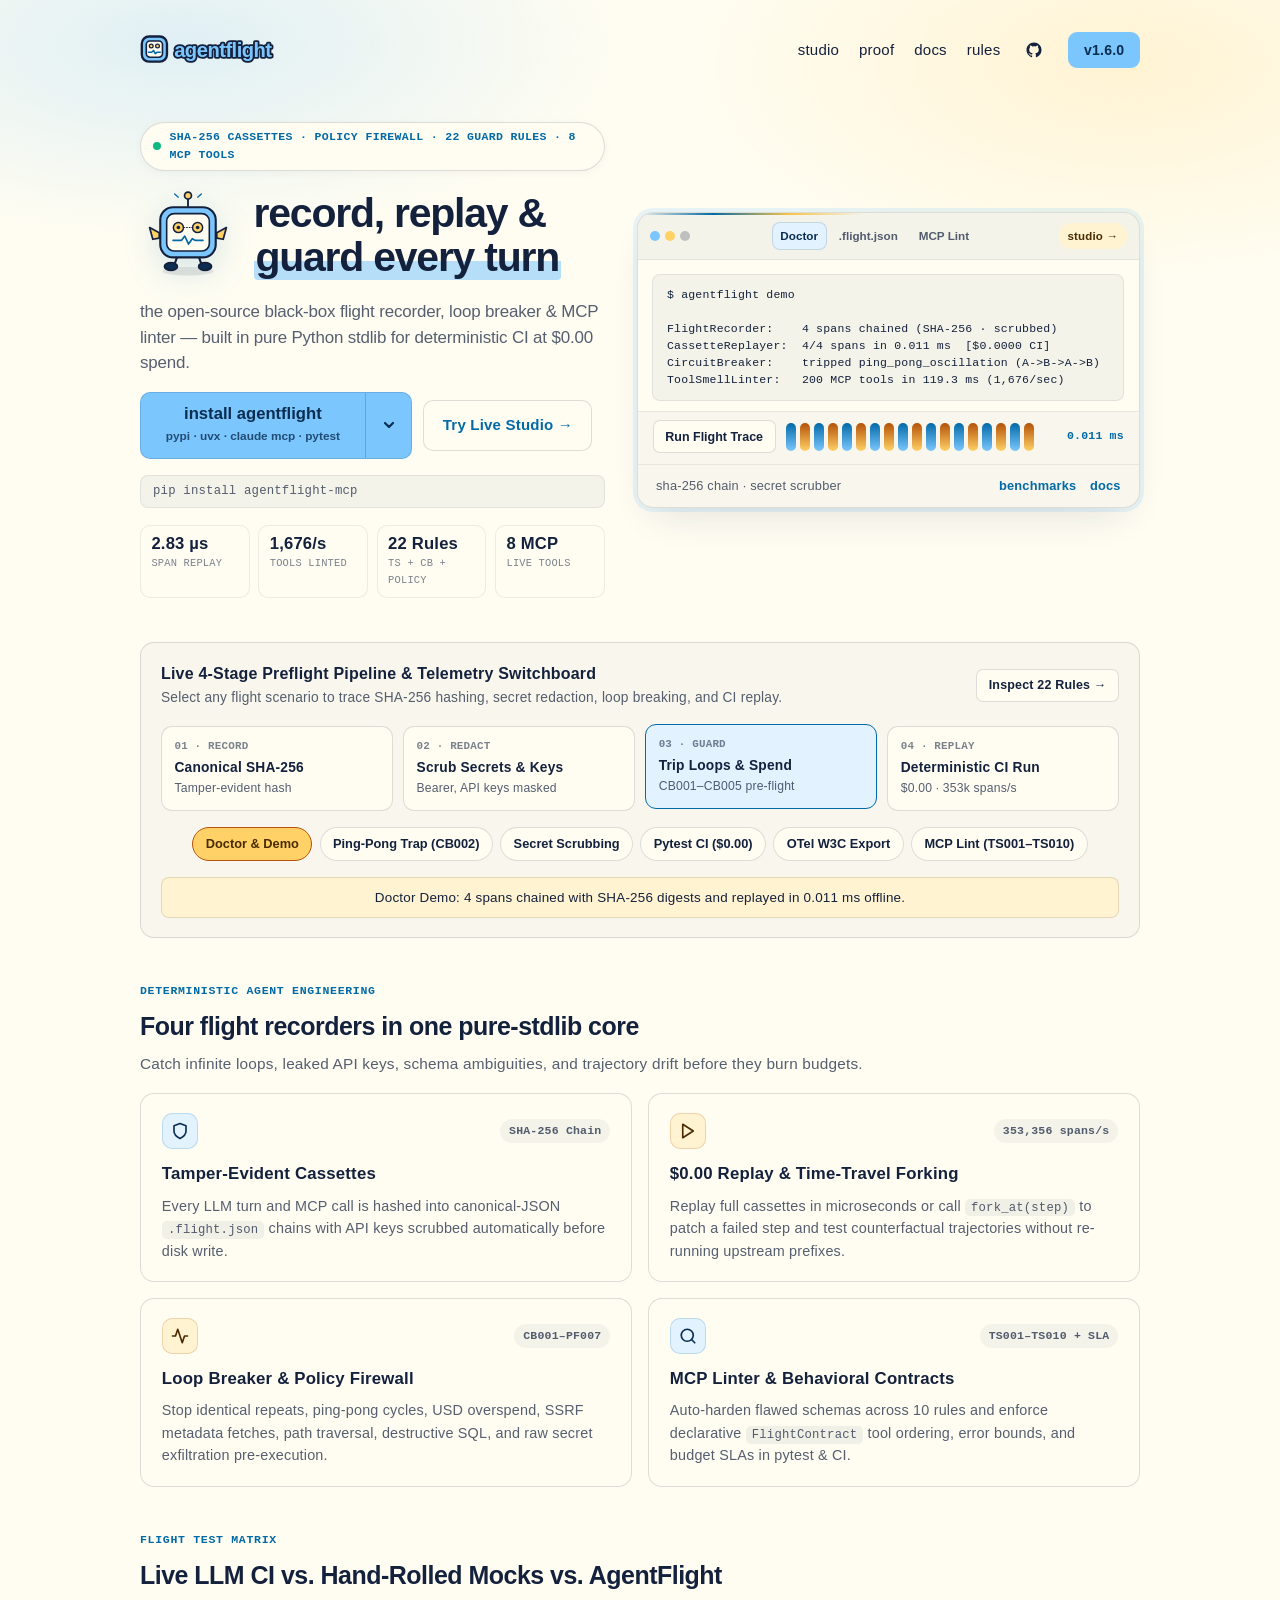
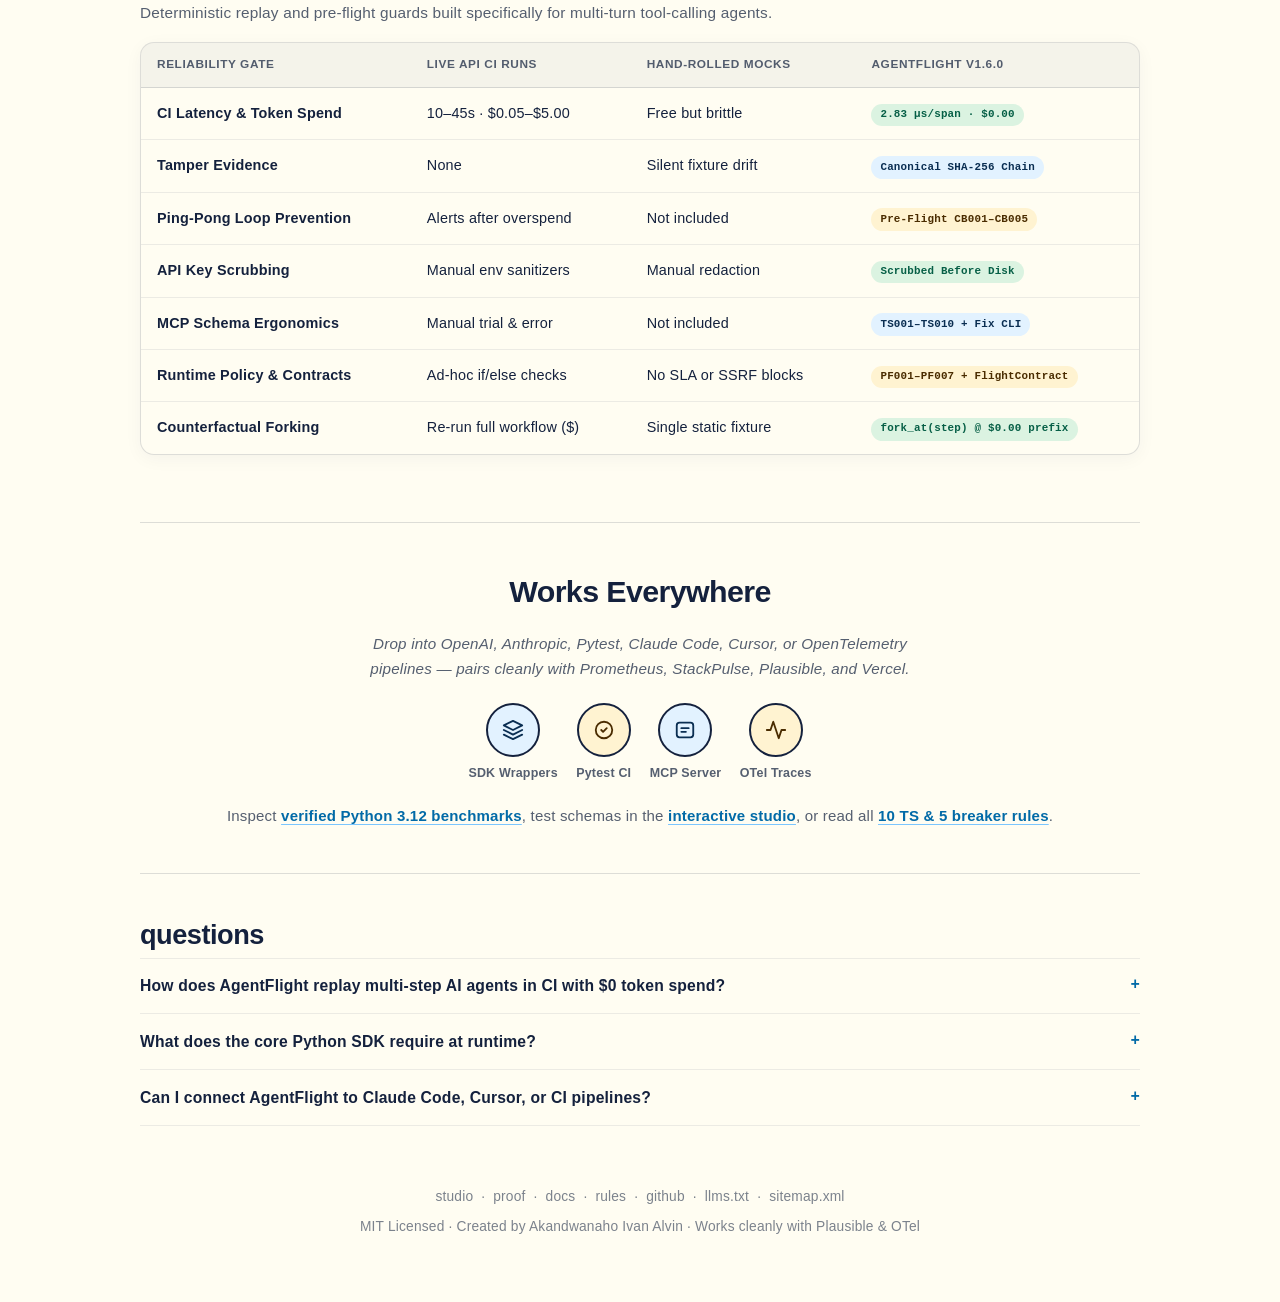
==== commit 183a56ae: "feat(v1.6.0): add runtime policy firewall, behavioral contracts, cassette forking, 8 MCP tools & upd" ====
--- a/website/index.html
+++ b/website/index.html
@@ -16,7 +16,7 @@
     <meta name="robots" content="index, follow" />
     <meta name="theme-color" content="#fffdf2" />
     <link rel="canonical" href="https://codesphere-u.github.io/agentflight/" />
-    <link rel="icon" type="image/svg+xml" href="./favicon.svg?v=1.5.0" />
+    <link rel="icon" type="image/svg+xml" href="./favicon.svg?v=1.6.0" />
     <link rel="manifest" href="./manifest.webmanifest" />
 
     <meta property="og:type" content="website" />
@@ -44,7 +44,7 @@
       [hidden] { display: none !important; }
       .brand-wordmark-svg { height: 36px; width: 196px; display: block; }
     </style>
-    <link rel="stylesheet" href="./styles.css?v=1.5.0" />
+    <link rel="stylesheet" href="./styles.css?v=1.6.0" />
 
     <script type="application/ld+json">
       {
@@ -80,7 +80,7 @@
             "name": "AgentFlight",
             "applicationCategory": "DeveloperApplication",
             "operatingSystem": "macOS, Linux, Windows",
-            "softwareVersion": "1.5.0",
+            "softwareVersion": "1.6.0",
             "license": "https://opensource.org/licenses/MIT",
             "url": "https://codesphere-u.github.io/agentflight/",
             "downloadUrl": "https://pypi.org/project/agentflight-mcp/",
@@ -166,7 +166,7 @@
             target="_blank"
             rel="noopener noreferrer"
           >
-            v1.5.0
+            v1.6.0
           </a>
         </nav>
       </header>
@@ -176,7 +176,7 @@
           <div class="hero-left">
             <div class="live-pill">
               <span class="live-dot" aria-hidden="true"></span>
-              <span>SHA-256 CASSETTES · $0 CI REPLAY · 15 GUARD RULES</span>
+              <span>SHA-256 CASSETTES · POLICY FIREWALL · 22 GUARD RULES · 8 MCP TOOLS</span>
             </div>
 
             <div class="hero-identity">
@@ -265,8 +265,8 @@
             <div class="hero-kpis" aria-label="Measured flight benchmarks">
               <div class="hero-kpi"><strong>2.83 µs</strong><span>Span Replay</span></div>
               <div class="hero-kpi"><strong>1,676/s</strong><span>Tools Linted</span></div>
-              <div class="hero-kpi"><strong>15 Rules</strong><span>TS + Breakers</span></div>
-              <div class="hero-kpi"><strong>$0.00</strong><span>CI Token Spend</span></div>
+              <div class="hero-kpi"><strong>22 Rules</strong><span>TS + CB + Policy</span></div>
+              <div class="hero-kpi"><strong>8 MCP</strong><span>Live Tools</span></div>
             </div>
           </div>
 
@@ -318,7 +318,7 @@
               <strong>Live 4-Stage Preflight Pipeline &amp; Telemetry Switchboard</strong>
               <span style="display:block; font-size:0.86rem; color:var(--text-70);">Select any flight scenario to trace SHA-256 hashing, secret redaction, loop breaking, and CI replay.</span>
             </div>
-            <a class="action-mini" href="./rules.html">Inspect 15 Rules →</a>
+            <a class="action-mini" href="./rules.html">Inspect 22 Rules →</a>
           </div>
 
           <div class="flight-pipeline" id="home-pipeline">
@@ -367,8 +367,8 @@
                 </span>
                 <span class="bento-stat">353,356 spans/s</span>
               </div>
-              <h3>$0.00 Microsecond CI Replay</h3>
-              <p>Replace slow, non-deterministic live LLM CI runs with local cassette stubs that verify argument equality and flag <code>TrajectoryDivergenceError</code>.</p>
+              <h3>$0.00 Replay &amp; Time-Travel Forking</h3>
+              <p>Replay full cassettes in microseconds or call <code>fork_at(step)</code> to patch a failed step and test counterfactual trajectories without re-running upstream prefixes.</p>
             </article>
 
             <article class="bento-card">
@@ -376,10 +376,10 @@
                 <span class="bento-icon amber" aria-hidden="true">
                   <svg width="18" height="18" viewBox="0 0 24 24" fill="none" stroke="currentColor" stroke-width="2.2" stroke-linecap="round" stroke-linejoin="round"><polyline points="22 12 18 12 15 21 9 3 6 12 2 12"/></svg>
                 </span>
-                <span class="bento-stat">CB001–CB005</span>
-              </div>
-              <h3>Loop &amp; USD Spend Shield</h3>
-              <p>Stop identical call loops, alternating A↔B ping-pong cycles, error storms, and thread-safe token/USD cap overruns before dispatching requests.</p>
+                <span class="bento-stat">CB001–PF007</span>
+              </div>
+              <h3>Loop Breaker &amp; Policy Firewall</h3>
+              <p>Stop identical repeats, ping-pong cycles, USD overspend, SSRF metadata fetches, path traversal, destructive SQL, and raw secret exfiltration pre-execution.</p>
             </article>
 
             <article class="bento-card">
@@ -387,10 +387,10 @@
                 <span class="bento-icon" aria-hidden="true">
                   <svg width="18" height="18" viewBox="0 0 24 24" fill="none" stroke="currentColor" stroke-width="2.2" stroke-linecap="round" stroke-linejoin="round"><circle cx="11" cy="11" r="8"/><path d="m21 21-4.3-4.3"/></svg>
                 </span>
-                <span class="bento-stat">TS001–TS010</span>
-              </div>
-              <h3>Static MCP Tool Linter</h3>
-              <p>Audit schemas statically across 10 rules at 1,676 tools/sec to catch short descriptions, sibling overlap, deep nesting, and unguarded delete actions.</p>
+                <span class="bento-stat">TS001–TS010 + SLA</span>
+              </div>
+              <h3>MCP Linter &amp; Behavioral Contracts</h3>
+              <p>Auto-harden flawed schemas across 10 rules and enforce declarative <code>FlightContract</code> tool ordering, error bounds, and budget SLAs in pytest &amp; CI.</p>
             </article>
           </div>
         </section>
@@ -410,7 +410,7 @@
                     <th>Reliability Gate</th>
                     <th>Live API CI Runs</th>
                     <th>Hand-Rolled Mocks</th>
-                    <th>AgentFlight v1.5.0</th>
+                    <th>AgentFlight v1.6.0</th>
                   </tr>
                 </thead>
                 <tbody>
@@ -443,6 +443,18 @@
                     <td>Manual trial &amp; error</td>
                     <td>Not included</td>
                     <td><span class="pill pill-sky">TS001–TS010 + Fix CLI</span></td>
+                  </tr>
+                  <tr>
+                    <td><strong>Runtime Policy &amp; Contracts</strong></td>
+                    <td>Ad-hoc if/else checks</td>
+                    <td>No SLA or SSRF blocks</td>
+                    <td><span class="pill pill-amber">PF001–PF007 + FlightContract</span></td>
+                  </tr>
+                  <tr>
+                    <td><strong>Counterfactual Forking</strong></td>
+                    <td>Re-run full workflow ($)</td>
+                    <td>Single static fixture</td>
+                    <td><span class="pill pill-good">fork_at(step) @ $0.00 prefix</span></td>
                   </tr>
                 </tbody>
               </table>
@@ -543,6 +555,6 @@
     </div>
 
     <div class="toast" id="toast" role="status" aria-live="polite"></div>
-    <script src="./app.js?v=1.5.0" defer></script>
+    <script src="./app.js?v=1.6.0" defer></script>
   </body>
 </html>
